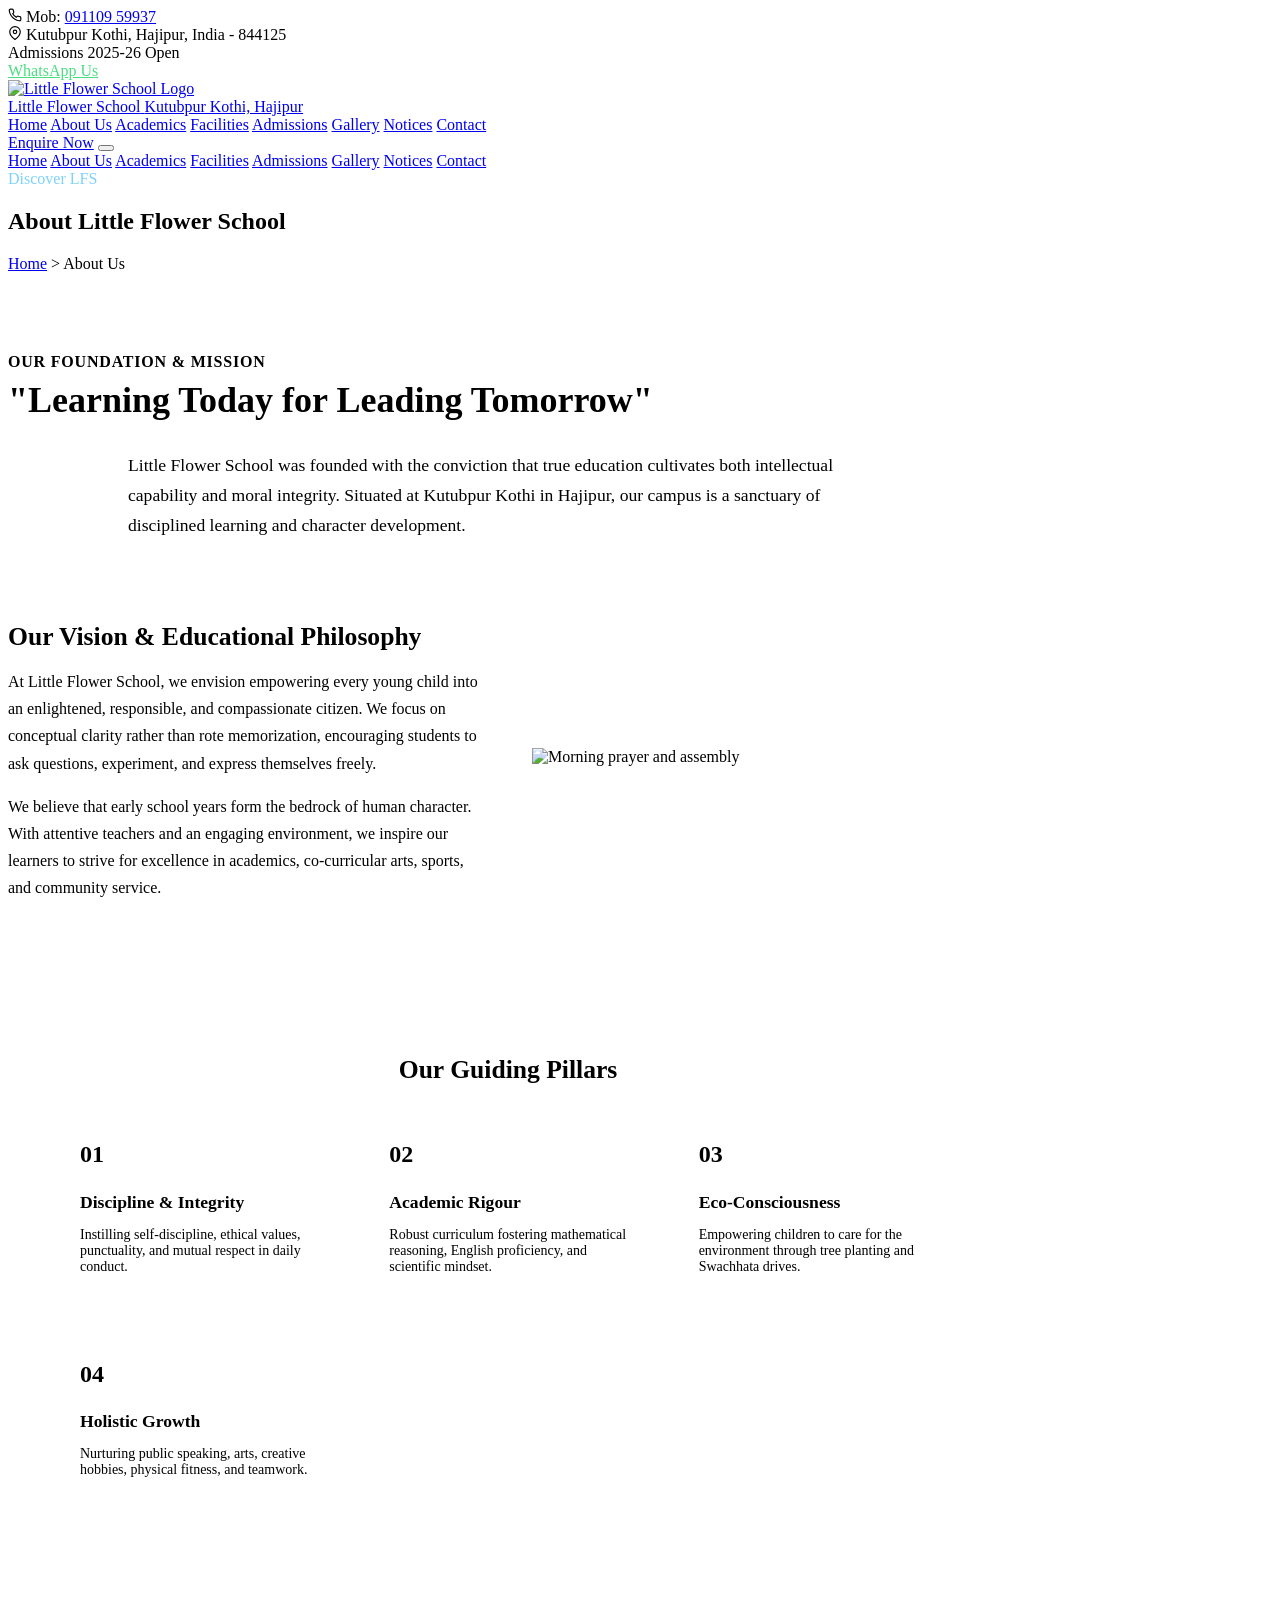
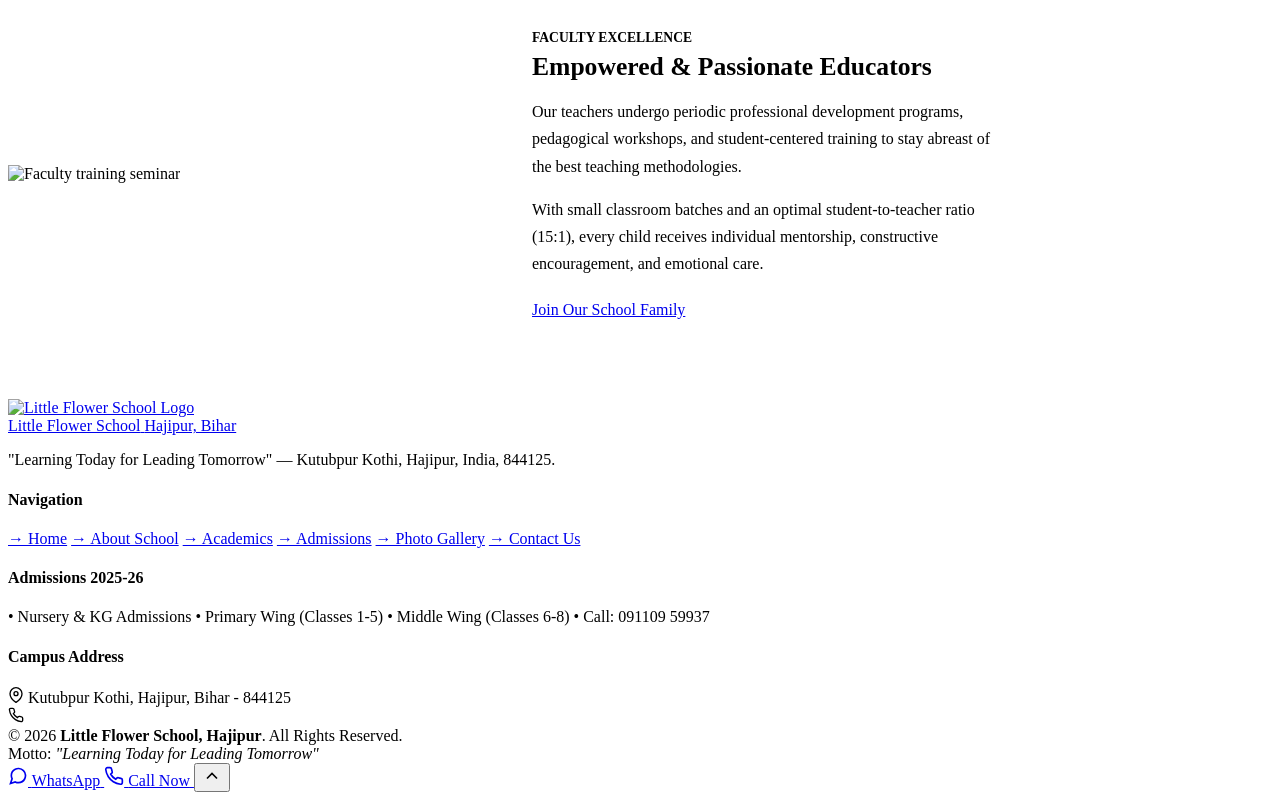
==== about.html @ 7a840699 "Add files via upload" ====
<!DOCTYPE html>
<html lang="en">
<head>
  <meta charset="UTF-8">
  <meta name="viewport" content="width=device-width, initial-scale=1.0">
  <title>About Us | Little Flower School, Hajipur</title>
  <meta name="description" content="Discover Little Flower School, Kutubpur Kothi, Hajipur. Our history, mission, leadership, core values, and educational philosophy.">
  <link rel="icon" type="image/jpeg" href="assets/images/logo.jpg">
  <link rel="stylesheet" href="css/style.css">
</head>
<body>

  <!-- Top Bar -->
  <div class="top-bar">
    <div class="container top-bar-inner">
      <div class="top-contact-group">
        <div class="top-contact-item">
          <svg viewBox="0 0 24 24" fill="none" stroke="currentColor" stroke-width="2" width="14" height="14"><path d="M22 16.92v3a2 2 0 0 1-2.18 2 19.79 19.79 0 0 1-8.63-3.07 19.5 19.5 0 0 1-6-6 19.79 19.79 0 0 1-3.07-8.67A2 2 0 0 1 4.11 2h3a2 2 0 0 1 2 1.72 12.84 12.84 0 0 0 .7 2.81 2 2 0 0 1-.45 2.11L8.09 9.91a16 16 0 0 0 6 6l1.27-1.27a2 2 0 0 1 2.11-.45 12.84 12.84 0 0 0 2.81.7A2 2 0 0 1 22 16.92z"></path></svg>
          <span>Mob: <a href="tel:09110959937">091109 59937</a></span>
        </div>
        <div class="top-contact-item">
          <svg viewBox="0 0 24 24" fill="none" stroke="currentColor" stroke-width="2" width="14" height="14"><path d="M21 10c0 7-9 13-9 13s-9-6-9-13a9 9 0 0 1 18 0z"></path><circle cx="12" cy="10" r="3"></circle></svg>
          <span>Kutubpur Kothi, Hajipur, India - 844125</span>
        </div>
      </div>
      <div class="top-quick-actions">
        <div class="top-admission-pill">
          <span class="pulse-dot"></span>
          <span>Admissions 2025-26 Open</span>
        </div>
        <a href="https://wa.me/919110959937" target="_blank" rel="noopener" class="top-contact-item" style="color: #4ade80;">
          <span>WhatsApp Us</span>
        </a>
      </div>
    </div>
  </div>

  <!-- Header -->
  <header class="site-header">
    <div class="container nav-inner">
      <a href="index.html" class="school-brand">
        <div class="school-logo-wrap">
          <img src="assets/images/logo.jpg" alt="Little Flower School Logo" class="school-logo-img">
        </div>
        <div class="school-brand-text">
          <span class="school-name">Little Flower School</span>
          <span class="school-subtext">Kutubpur Kothi, Hajipur</span>
        </div>
      </a>

      <nav class="nav-menu">
        <a href="index.html" class="nav-link">Home</a>
        <a href="about.html" class="nav-link active">About Us</a>
        <a href="academics.html" class="nav-link">Academics</a>
        <a href="index.html#facilities" class="nav-link">Facilities</a>
        <a href="admissions.html" class="nav-link">Admissions</a>
        <a href="gallery.html" class="nav-link">Gallery</a>
        <a href="index.html#notices" class="nav-link">Notices</a>
        <a href="contact.html" class="nav-link">Contact</a>
      </nav>

      <div class="nav-cta">
        <a href="admissions.html" class="btn btn-primary btn-sm">Enquire Now</a>
        <button class="mobile-menu-toggle" aria-label="Toggle navigation menu">
          <span></span><span></span><span></span>
        </button>
      </div>
    </div>
  </header>

  <!-- Mobile Drawer -->
  <div class="mobile-nav-overlay"></div>
  <aside class="mobile-nav-drawer">
    <div class="mobile-nav-links">
      <a href="index.html" class="nav-link">Home</a>
      <a href="about.html" class="nav-link active">About Us</a>
      <a href="academics.html" class="nav-link">Academics</a>
      <a href="index.html#facilities" class="nav-link">Facilities</a>
      <a href="admissions.html" class="nav-link">Admissions</a>
      <a href="gallery.html" class="nav-link">Gallery</a>
      <a href="index.html#notices" class="nav-link">Notices</a>
      <a href="contact.html" class="nav-link">Contact</a>
    </div>
  </aside>

  <!-- Page Banner -->
  <section class="page-hero-banner">
    <div class="container">
      <div class="section-badge" style="background: rgba(255,255,255,0.15); color: #7dd3fc; border-color: rgba(255,255,255,0.25);">Discover LFS</div>
      <h1 class="page-hero-title">About Little Flower School</h1>
      <div class="page-hero-crumbs">
        <a href="index.html">Home</a> &gt; <span>About Us</span>
      </div>
    </div>
  </section>

  <!-- Detailed About Content -->
  <section style="padding: 5rem 0; background: #ffffff;">
    <div class="container" style="max-width: 1000px;">
      <div class="text-center" style="margin-bottom: 3.5rem;">
        <span style="color: var(--color-accent-red); font-weight: 700; letter-spacing: 0.05em; text-transform: uppercase;">Our Foundation & Mission</span>
        <h2 style="font-family: var(--font-heading); font-size: 2.25rem; font-weight: 800; color: var(--color-primary); margin-top: 0.5rem;">
          "Learning Today for Leading Tomorrow"
        </h2>
        <p style="color: var(--color-text-muted); font-size: 1.1rem; max-width: 760px; margin: 1rem auto 0; line-height: 1.7;">
          Little Flower School was founded with the conviction that true education cultivates both intellectual capability and moral integrity. Situated at Kutubpur Kothi in Hajipur, our campus is a sanctuary of disciplined learning and character development.
        </p>
      </div>

      <div style="display: grid; grid-template-columns: 1fr 1fr; gap: 3rem; align-items: center; margin-bottom: 4rem;">
        <div>
          <h3 style="font-family: var(--font-heading); font-size: 1.6rem; font-weight: 700; color: var(--color-primary); margin-bottom: 1rem;">
            Our Vision & Educational Philosophy
          </h3>
          <p style="color: var(--color-text-muted); line-height: 1.7; margin-bottom: 1rem;">
            At Little Flower School, we envision empowering every young child into an enlightened, responsible, and compassionate citizen. We focus on conceptual clarity rather than rote memorization, encouraging students to ask questions, experiment, and express themselves freely.
          </p>
          <p style="color: var(--color-text-muted); line-height: 1.7;">
            We believe that early school years form the bedrock of human character. With attentive teachers and an engaging environment, we inspire our learners to strive for excellence in academics, co-curricular arts, sports, and community service.
          </p>
        </div>
        <div>
          <img src="assets/images/morning-assembly.jpg" alt="Morning prayer and assembly" style="border-radius: var(--radius-xl); box-shadow: var(--shadow-lg); width: 100%; height: 320px; object-fit: cover;">
        </div>
      </div>

      <!-- Values Grid -->
      <div style="background: var(--color-bg-page); padding: 3rem; border-radius: var(--radius-xl); border: 1px solid var(--color-border); margin-bottom: 4rem;">
        <h3 style="font-family: var(--font-heading); font-size: 1.6rem; font-weight: 800; color: var(--color-primary); text-align: center; margin-bottom: 2rem;">
          Our Guiding Pillars
        </h3>
        <div style="display: grid; grid-template-columns: repeat(auto-fit, minmax(220px, 1fr)); gap: 1.5rem;">
          <div style="background: #ffffff; padding: 1.5rem; border-radius: var(--radius-md); border: 1px solid var(--color-border);">
            <div style="color: var(--color-brand-blue); font-size: 1.5rem; margin-bottom: 0.5rem; font-weight: 800;">01</div>
            <h4 style="font-size: 1.1rem; font-weight: 700; color: var(--color-primary); margin-bottom: 0.35rem;">Discipline & Integrity</h4>
            <p style="font-size: 0.875rem; color: var(--color-text-muted);">Instilling self-discipline, ethical values, punctuality, and mutual respect in daily conduct.</p>
          </div>
          <div style="background: #ffffff; padding: 1.5rem; border-radius: var(--radius-md); border: 1px solid var(--color-border);">
            <div style="color: var(--color-brand-blue); font-size: 1.5rem; margin-bottom: 0.5rem; font-weight: 800;">02</div>
            <h4 style="font-size: 1.1rem; font-weight: 700; color: var(--color-primary); margin-bottom: 0.35rem;">Academic Rigour</h4>
            <p style="font-size: 0.875rem; color: var(--color-text-muted);">Robust curriculum fostering mathematical reasoning, English proficiency, and scientific mindset.</p>
          </div>
          <div style="background: #ffffff; padding: 1.5rem; border-radius: var(--radius-md); border: 1px solid var(--color-border);">
            <div style="color: var(--color-brand-blue); font-size: 1.5rem; margin-bottom: 0.5rem; font-weight: 800;">03</div>
            <h4 style="font-size: 1.1rem; font-weight: 700; color: var(--color-primary); margin-bottom: 0.35rem;">Eco-Consciousness</h4>
            <p style="font-size: 0.875rem; color: var(--color-text-muted);">Empowering children to care for the environment through tree planting and Swachhata drives.</p>
          </div>
          <div style="background: #ffffff; padding: 1.5rem; border-radius: var(--radius-md); border: 1px solid var(--color-border);">
            <div style="color: var(--color-brand-blue); font-size: 1.5rem; margin-bottom: 0.5rem; font-weight: 800;">04</div>
            <h4 style="font-size: 1.1rem; font-weight: 700; color: var(--color-primary); margin-bottom: 0.35rem;">Holistic Growth</h4>
            <p style="font-size: 0.875rem; color: var(--color-text-muted);">Nurturing public speaking, arts, creative hobbies, physical fitness, and teamwork.</p>
          </div>
        </div>
      </div>

      <!-- Faculty & Leadership Note -->
      <div style="display: grid; grid-template-columns: 1fr 1fr; gap: 3rem; align-items: center;">
        <div>
          <img src="assets/images/faculty-seminar.jpg" alt="Faculty training seminar" style="border-radius: var(--radius-xl); box-shadow: var(--shadow-lg); width: 100%; height: 320px; object-fit: cover;">
        </div>
        <div>
          <span style="color: var(--color-brand-blue); font-weight: 700; font-size: 0.85rem; text-transform: uppercase;">Faculty Excellence</span>
          <h3 style="font-family: var(--font-heading); font-size: 1.6rem; font-weight: 700; color: var(--color-primary); margin: 0.4rem 0 1rem;">
            Empowered & Passionate Educators
          </h3>
          <p style="color: var(--color-text-muted); line-height: 1.7; margin-bottom: 1rem;">
            Our teachers undergo periodic professional development programs, pedagogical workshops, and student-centered training to stay abreast of the best teaching methodologies.
          </p>
          <p style="color: var(--color-text-muted); line-height: 1.7; margin-bottom: 1.5rem;">
            With small classroom batches and an optimal student-to-teacher ratio (15:1), every child receives individual mentorship, constructive encouragement, and emotional care.
          </p>
          <a href="admissions.html" class="btn btn-primary">Join Our School Family</a>
        </div>
      </div>
    </div>
  </section>

  <!-- Footer -->
  <footer class="site-footer">
    <div class="container footer-grid">
      <div class="footer-brand">
        <a href="index.html" class="school-brand">
          <div class="school-logo-wrap">
            <img src="assets/images/logo.jpg" alt="Little Flower School Logo" class="school-logo-img">
          </div>
          <div class="school-brand-text">
            <span class="school-name">Little Flower School</span>
            <span class="school-subtext">Hajipur, Bihar</span>
          </div>
        </a>
        <p class="footer-about-text">
          "Learning Today for Leading Tomorrow" — Kutubpur Kothi, Hajipur, India, 844125.
        </p>
      </div>

      <div>
        <h4 class="footer-col-title">Navigation</h4>
        <div class="footer-links-list">
          <a href="index.html" class="footer-link">&rarr; Home</a>
          <a href="about.html" class="footer-link">&rarr; About School</a>
          <a href="academics.html" class="footer-link">&rarr; Academics</a>
          <a href="admissions.html" class="footer-link">&rarr; Admissions</a>
          <a href="gallery.html" class="footer-link">&rarr; Photo Gallery</a>
          <a href="contact.html" class="footer-link">&rarr; Contact Us</a>
        </div>
      </div>

      <div>
        <h4 class="footer-col-title">Admissions 2025-26</h4>
        <div class="footer-links-list">
          <span class="footer-link">&bull; Nursery & KG Admissions</span>
          <span class="footer-link">&bull; Primary Wing (Classes 1-5)</span>
          <span class="footer-link">&bull; Middle Wing (Classes 6-8)</span>
          <span class="footer-link">&bull; Call: 091109 59937</span>
        </div>
      </div>

      <div>
        <h4 class="footer-col-title">Campus Address</h4>
        <div class="footer-contact-list">
          <div class="footer-contact-row">
            <svg viewBox="0 0 24 24" fill="none" stroke="currentColor" stroke-width="2" width="16" height="16"><path d="M21 10c0 7-9 13-9 13s-9-6-9-13a9 9 0 0 1 18 0z"></path><circle cx="12" cy="10" r="3"></circle></svg>
            <span>Kutubpur Kothi, Hajipur, Bihar - 844125</span>
          </div>
          <div class="footer-contact-row">
            <svg viewBox="0 0 24 24" fill="none" stroke="currentColor" stroke-width="2" width="16" height="16"><path d="M22 16.92v3a2 2 0 0 1-2.18 2 19.79 19.79 0 0 1-8.63-3.07 19.5 19.5 0 0 1-6-6 19.79 19.79 0 0 1-3.07-8.67A2 2 0 0 1 4.11 2h3a2 2 0 0 1 2 1.72 12.84 12.84 0 0 0 .7 2.81 2 2 0 0 1-.45 2.11L8.09 9.91a16 16 0 0 0 6 6l1.27-1.27a2 2 0 0 1 2.11-.45 12.84 12.84 0 0 0 2.81.7A2 2 0 0 1 22 16.92z"></path></svg>
            <span><a href="tel:09110959937" style="color: #ffffff; font-weight: 700;">091109 59937</a></span>
          </div>
        </div>
      </div>
    </div>

    <div class="container footer-bottom">
      <div>&copy; 2026 <strong>Little Flower School, Hajipur</strong>. All Rights Reserved.</div>
      <div>Motto: <em>"Learning Today for Leading Tomorrow"</em></div>
    </div>
  </footer>

  <!-- Floating Action Buttons -->
  <div class="floating-actions-wrap">
    <a href="https://wa.me/919110959937" target="_blank" rel="noopener" class="fab-btn fab-whatsapp" aria-label="Chat on WhatsApp">
      <svg width="20" height="20" viewBox="0 0 24 24" fill="none" stroke="currentColor" stroke-width="2"><path d="M21 11.5a8.38 8.38 0 0 1-.9 3.8 8.5 8.5 0 0 1-7.6 4.7 8.38 8.38 0 0 1-3.8-.9L3 21l1.9-5.7a8.38 8.38 0 0 1-.9-3.8 8.5 8.5 0 0 1 4.7-7.6 8.38 8.38 0 0 1 3.8-.9h.5a8.48 8.48 0 0 1 8 8v.5z"></path></svg>
      <span>WhatsApp</span>
    </a>
    <a href="tel:09110959937" class="fab-btn fab-call" aria-label="Call School">
      <svg width="20" height="20" viewBox="0 0 24 24" fill="none" stroke="currentColor" stroke-width="2"><path d="M22 16.92v3a2 2 0 0 1-2.18 2 19.79 19.79 0 0 1-8.63-3.07 19.5 19.5 0 0 1-6-6 19.79 19.79 0 0 1-3.07-8.67A2 2 0 0 1 4.11 2h3a2 2 0 0 1 2 1.72 12.84 12.84 0 0 0 .7 2.81 2 2 0 0 1-.45 2.11L8.09 9.91a16 16 0 0 0 6 6l1.27-1.27a2 2 0 0 1 2.11-.45 12.84 12.84 0 0 0 2.81.7A2 2 0 0 1 22 16.92z"></path></svg>
      <span>Call Now</span>
    </a>
    <button class="scroll-top-btn" aria-label="Scroll to top">
      <svg width="20" height="20" viewBox="0 0 24 24" fill="none" stroke="currentColor" stroke-width="2"><polyline points="18 15 12 9 6 15"></polyline></svg>
    </button>
  </div>

  <script src="js/main.js"></script>
</body>
</html>
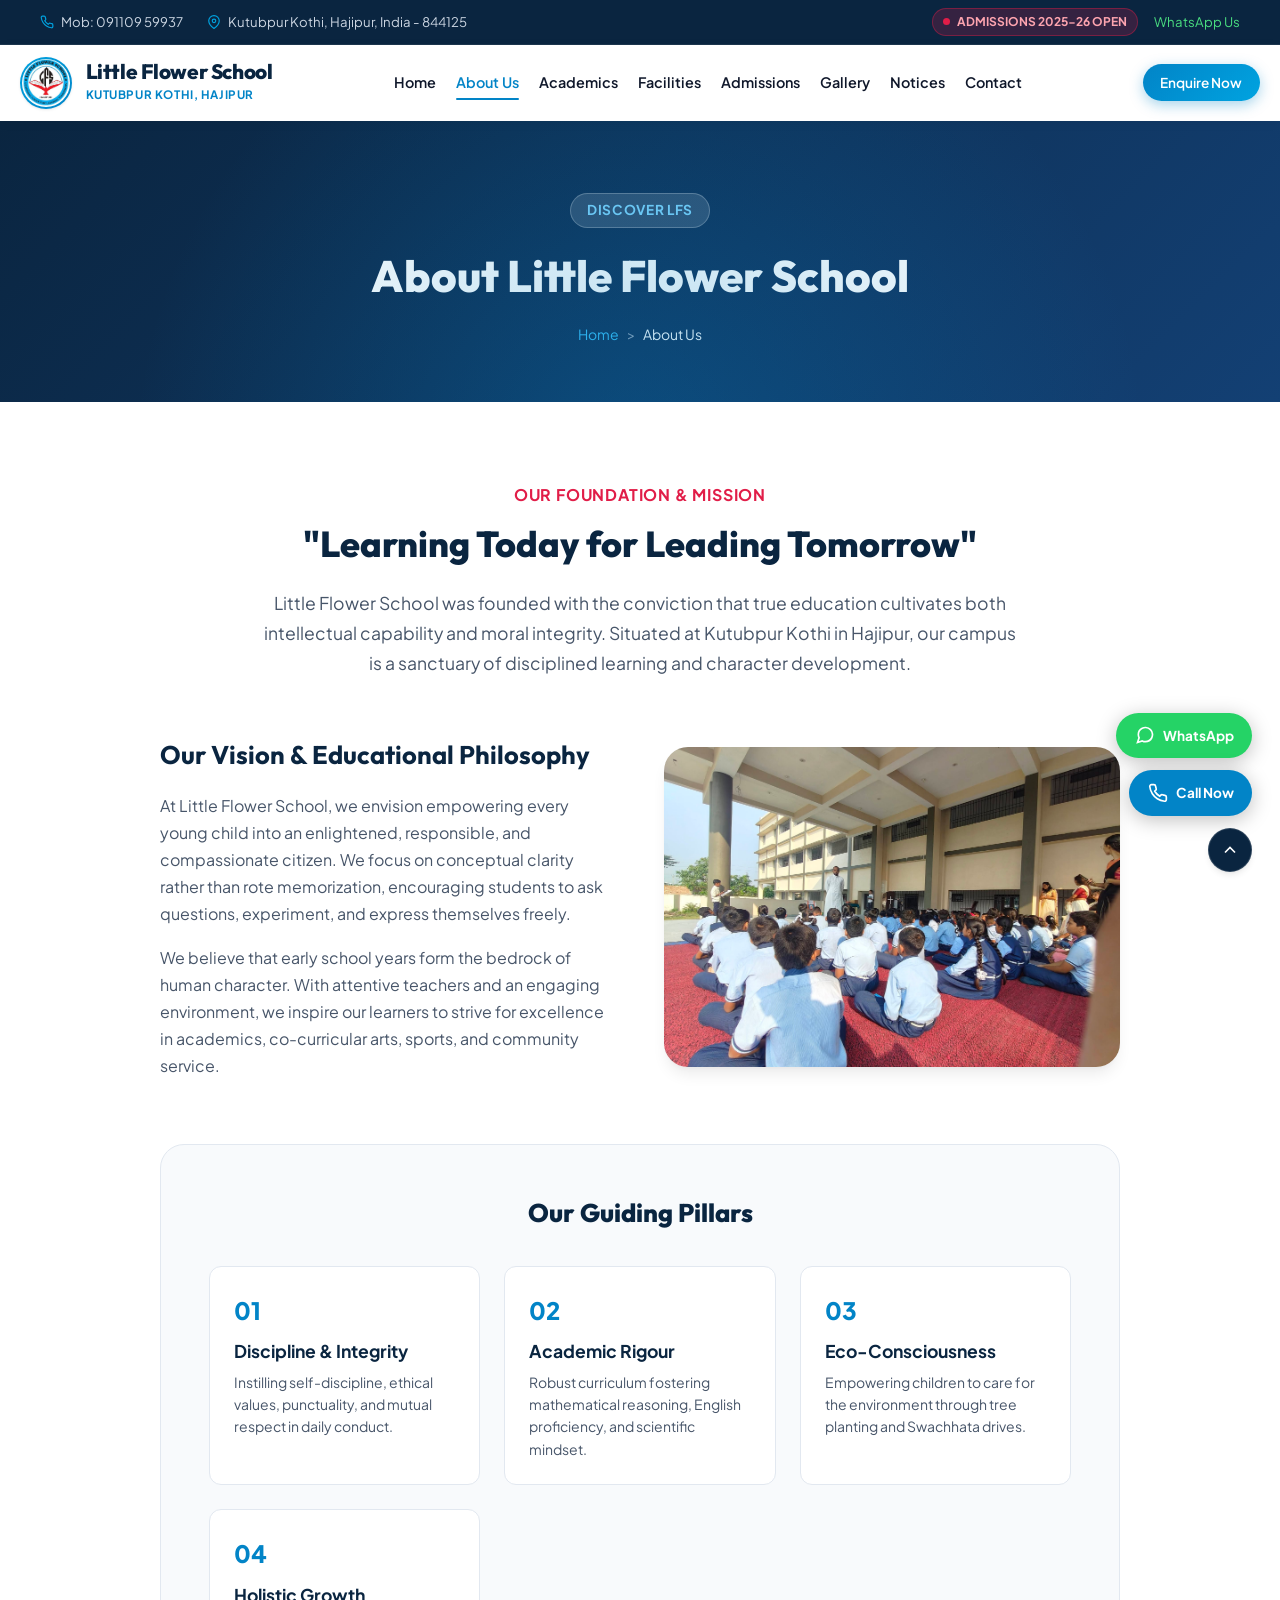
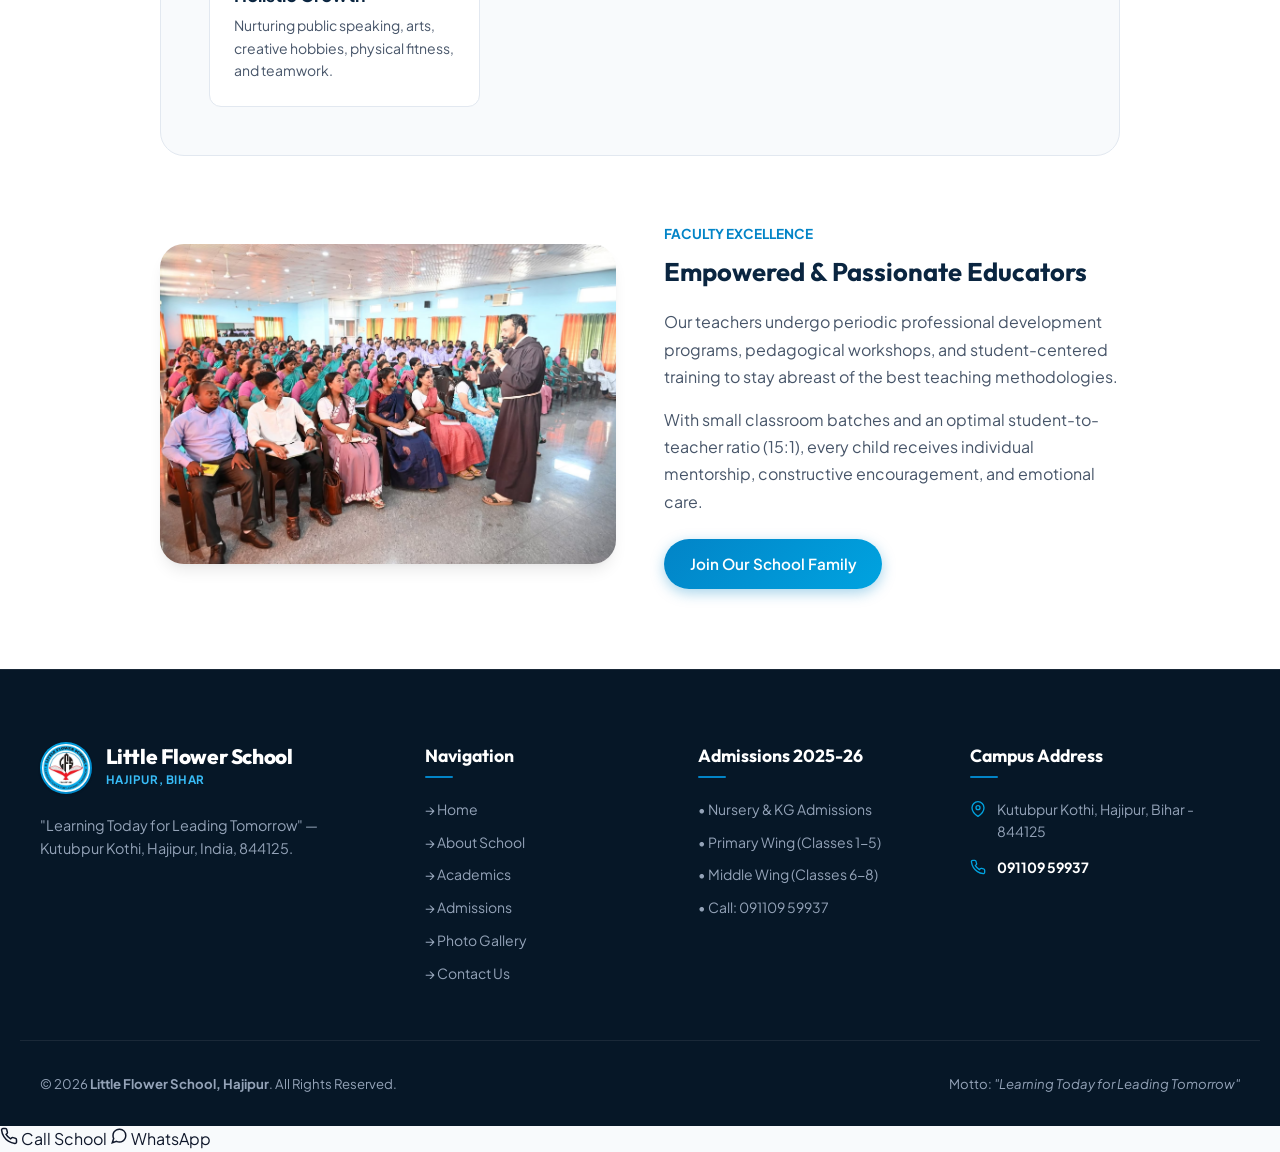
==== commit 9e46d5c3: "Update about.html" ====
--- a/about.html
+++ b/about.html
@@ -251,6 +251,18 @@
     </button>
   </div>
 
+  <!-- Mobile Docked Bottom Action Bar -->
+  <div class="mobile-bottom-bar">
+    <a href="tel:09110959937" class="mobile-bottom-btn mobile-bottom-call">
+      <svg width="18" height="18" viewBox="0 0 24 24" fill="none" stroke="currentColor" stroke-width="2"><path d="M22 16.92v3a2 2 0 0 1-2.18 2 19.79 19.79 0 0 1-8.63-3.07 19.5 19.5 0 0 1-6-6 19.79 19.79 0 0 1-3.07-8.67A2 2 0 0 1 4.11 2h3a2 2 0 0 1 2 1.72 12.84 12.84 0 0 0 .7 2.81 2 2 0 0 1-.45 2.11L8.09 9.91a16 16 0 0 0 6 6l1.27-1.27a2 2 0 0 1 2.11-.45 12.84 12.84 0 0 0 2.81.7A2 2 0 0 1 22 16.92z"></path></svg>
+      <span>Call School</span>
+    </a>
+    <a href="https://wa.me/919110959937" target="_blank" rel="noopener" class="mobile-bottom-btn mobile-bottom-whatsapp">
+      <svg width="18" height="18" viewBox="0 0 24 24" fill="none" stroke="currentColor" stroke-width="2"><path d="M21 11.5a8.38 8.38 0 0 1-.9 3.8 8.5 8.5 0 0 1-7.6 4.7 8.38 8.38 0 0 1-3.8-.9L3 21l1.9-5.7a8.38 8.38 0 0 1-.9-3.8 8.5 8.5 0 0 1 4.7-7.6 8.38 8.38 0 0 1 3.8-.9h.5a8.48 8.48 0 0 1 8 8v.5z"></path></svg>
+      <span>WhatsApp</span>
+    </a>
+  </div>
+
   <script src="js/main.js"></script>
 </body>
 </html>
--- a/css/style.css
+++ b/css/style.css
@@ -0,0 +1,1993 @@
+/* ==========================================================================
+   LITTLE FLOWER SCHOOL - OFFICIAL WEBSITE STYLESHEET
+   Motto: "Learning Today for Leading Tomorrow"
+   Address: Kutubpur Kothi, Hajipur, Bihar - 844125
+   Phone: +91 91109 59937
+   ========================================================================== */
+
+@import url('https://fonts.googleapis.com/css2?family=Outfit:wght@400;500;600;700;800&family=Plus+Jakarta+Sans:wght@400;500;600;700&display=swap');
+
+:root {
+  /* Brand Color Palette */
+  --color-primary: #0a2540;        /* Deep Navy */
+  --color-primary-light: #163e69;  /* Rich Navy Light */
+  --color-brand-blue: #0284c7;     /* Sky/School Blue (from logo) */
+  --color-brand-blue-hover: #0369a1;
+  --color-brand-cyan: #00a3e0;     /* Logo cyan */
+  --color-accent-red: #e11d48;     /* Motto & emblem crimson */
+  --color-accent-amber: #f59e0b;   /* Warm gold for alerts & stars */
+  --color-accent-green: #10b981;   /* WhatsApp & success green */
+
+  /* Neutral Shades */
+  --color-bg-page: #f8fafc;
+  --color-bg-card: #ffffff;
+  --color-bg-surface: #f1f5f9;
+  --color-text-main: #0f172a;      /* Slate 900 */
+  --color-text-muted: #475569;     /* Slate 600 */
+  --color-text-subtle: #64748b;    /* Slate 500 */
+  --color-text-light: #94a3b8;
+  --color-border: #e2e8f0;
+  --color-border-light: #f1f5f9;
+
+  /* Typography */
+  --font-heading: 'Outfit', -apple-system, BlinkMacSystemFont, 'Segoe UI', Roboto, sans-serif;
+  --font-body: 'Plus Jakarta Sans', -apple-system, BlinkMacSystemFont, 'Segoe UI', Roboto, sans-serif;
+
+  /* Shadows */
+  --shadow-xs: 0 1px 2px 0 rgba(0, 0, 0, 0.05);
+  --shadow-sm: 0 1px 3px 0 rgba(0, 0, 0, 0.08), 0 1px 2px -1px rgba(0, 0, 0, 0.06);
+  --shadow-md: 0 4px 6px -1px rgba(0, 0, 0, 0.08), 0 2px 4px -2px rgba(0, 0, 0, 0.06);
+  --shadow-lg: 0 10px 15px -3px rgba(0, 0, 0, 0.08), 0 4px 6px -4px rgba(0, 0, 0, 0.05);
+  --shadow-xl: 0 20px 25px -5px rgba(0, 0, 0, 0.1), 0 8px 10px -6px rgba(0, 0, 0, 0.04);
+  --shadow-glow: 0 0 25px rgba(2, 132, 199, 0.25);
+
+  /* Spacing & Layout */
+  --container-max: 1240px;
+  --radius-sm: 6px;
+  --radius-md: 12px;
+  --radius-lg: 18px;
+  --radius-xl: 24px;
+  --radius-full: 9999px;
+
+  /* Transitions */
+  --transition-fast: 150ms ease;
+  --transition-base: 250ms ease;
+  --transition-slow: 400ms cubic-bezier(0.16, 1, 0.3, 1);
+}
+
+/* Base Reset */
+*, *::before, *::after {
+  box-sizing: border-box;
+  margin: 0;
+  padding: 0;
+}
+
+html {
+  scroll-behavior: smooth;
+  font-size: 16px;
+  -webkit-font-smoothing: antialiased;
+  -moz-osx-font-smoothing: grayscale;
+}
+
+body {
+  font-family: var(--font-body);
+  background-color: var(--color-bg-page);
+  color: var(--color-text-main);
+  line-height: 1.6;
+  overflow-x: hidden;
+}
+
+img {
+  max-width: 100%;
+  height: auto;
+  display: block;
+}
+
+a {
+  color: inherit;
+  text-decoration: none;
+  transition: color var(--transition-fast);
+}
+
+button, input, select, textarea {
+  font-family: inherit;
+  font-size: inherit;
+  border: none;
+  outline: none;
+}
+
+button {
+  cursor: pointer;
+  background: none;
+}
+
+ul, ol {
+  list-style: none;
+}
+
+/* Container */
+.container {
+  width: 100%;
+  max-width: var(--container-max);
+  margin-left: auto;
+  margin-right: auto;
+  padding-left: 1.25rem;
+  padding-right: 1.25rem;
+}
+
+/* Utilities */
+.text-center { text-align: center; }
+.text-left { text-align: left; }
+.text-right { text-align: right; }
+.d-flex { display: flex; }
+.align-center { align-items: center; }
+.justify-between { justify-content: space-between; }
+.justify-center { justify-content: center; }
+.gap-1 { gap: 0.5rem; }
+.gap-2 { gap: 1rem; }
+.gap-3 { gap: 1.5rem; }
+
+/* Section Header Component */
+.section-header {
+  text-align: center;
+  max-width: 720px;
+  margin: 0 auto 3.5rem;
+}
+
+.section-badge {
+  display: inline-flex;
+  align-items: center;
+  gap: 0.5rem;
+  padding: 0.35rem 1rem;
+  background: rgba(2, 132, 199, 0.1);
+  color: var(--color-brand-blue);
+  border: 1px solid rgba(2, 132, 199, 0.2);
+  border-radius: var(--radius-full);
+  font-size: 0.85rem;
+  font-weight: 700;
+  text-transform: uppercase;
+  letter-spacing: 0.05em;
+  margin-bottom: 0.85rem;
+}
+
+.section-title {
+  font-family: var(--font-heading);
+  font-size: 2.25rem;
+  font-weight: 800;
+  color: var(--color-primary);
+  line-height: 1.25;
+  margin-bottom: 1rem;
+  letter-spacing: -0.02em;
+}
+
+.section-subtitle {
+  font-size: 1.1rem;
+  color: var(--color-text-muted);
+  line-height: 1.6;
+}
+
+/* Buttons */
+.btn {
+  display: inline-flex;
+  align-items: center;
+  justify-content: center;
+  gap: 0.6rem;
+  padding: 0.8rem 1.6rem;
+  border-radius: var(--radius-full);
+  font-weight: 600;
+  font-size: 0.95rem;
+  transition: all var(--transition-base);
+  text-decoration: none;
+  white-space: nowrap;
+}
+
+.btn-primary {
+  background: linear-gradient(135deg, var(--color-brand-blue), var(--color-brand-cyan));
+  color: #ffffff;
+  box-shadow: 0 4px 14px rgba(2, 132, 199, 0.35);
+}
+
+.btn-primary:hover {
+  background: linear-gradient(135deg, var(--color-brand-blue-hover), var(--color-brand-blue));
+  transform: translateY(-2px);
+  box-shadow: 0 6px 20px rgba(2, 132, 199, 0.45);
+  color: #ffffff;
+}
+
+.btn-secondary {
+  background: #ffffff;
+  color: var(--color-primary);
+  border: 1.5px solid var(--color-border);
+}
+
+.btn-secondary:hover {
+  background: var(--color-bg-surface);
+  border-color: var(--color-brand-blue);
+  color: var(--color-brand-blue);
+  transform: translateY(-2px);
+}
+
+.btn-outline-white {
+  background: transparent;
+  color: #ffffff;
+  border: 1.5px solid rgba(255, 255, 255, 0.5);
+}
+
+.btn-outline-white:hover {
+  background: #ffffff;
+  color: var(--color-primary);
+  border-color: #ffffff;
+  transform: translateY(-2px);
+}
+
+.btn-accent {
+  background: linear-gradient(135deg, #e11d48, #be123c);
+  color: #ffffff;
+  box-shadow: 0 4px 14px rgba(225, 29, 72, 0.35);
+}
+
+.btn-accent:hover {
+  transform: translateY(-2px);
+  box-shadow: 0 6px 20px rgba(225, 29, 72, 0.45);
+}
+
+.btn-whatsapp {
+  background: #25d366;
+  color: #ffffff;
+  box-shadow: 0 4px 14px rgba(37, 211, 102, 0.35);
+}
+
+.btn-whatsapp:hover {
+  background: #20bd5a;
+  transform: translateY(-2px);
+  color: #ffffff;
+}
+
+.btn-sm {
+  padding: 0.5rem 1.1rem;
+  font-size: 0.85rem;
+}
+
+.btn-lg {
+  padding: 0.95rem 2rem;
+  font-size: 1.05rem;
+}
+
+/* ==========================================================================
+   TOP BAR (Contact & Notice Info)
+   ========================================================================== */
+.top-bar {
+  background: var(--color-primary);
+  color: #e2e8f0;
+  font-size: 0.825rem;
+  padding: 0.5rem 0;
+  border-bottom: 1px solid rgba(255, 255, 255, 0.08);
+}
+
+.top-bar-inner {
+  display: flex;
+  align-items: center;
+  justify-content: space-between;
+  flex-wrap: wrap;
+  gap: 0.75rem;
+}
+
+.top-contact-group {
+  display: flex;
+  align-items: center;
+  gap: 1.5rem;
+  flex-wrap: wrap;
+}
+
+.top-contact-item {
+  display: inline-flex;
+  align-items: center;
+  gap: 0.45rem;
+  color: #cbd5e1;
+}
+
+.top-contact-item a:hover {
+  color: #ffffff;
+  text-decoration: underline;
+}
+
+.top-contact-item svg {
+  color: var(--color-brand-cyan);
+  width: 14px;
+  height: 14px;
+}
+
+.top-quick-actions {
+  display: flex;
+  align-items: center;
+  gap: 1rem;
+}
+
+.top-admission-pill {
+  display: inline-flex;
+  align-items: center;
+  gap: 0.4rem;
+  background: rgba(225, 29, 72, 0.2);
+  color: #fda4af;
+  border: 1px solid rgba(225, 29, 72, 0.4);
+  padding: 0.2rem 0.65rem;
+  border-radius: var(--radius-full);
+  font-size: 0.75rem;
+  font-weight: 700;
+  text-transform: uppercase;
+}
+
+.pulse-dot {
+  width: 7px;
+  height: 7px;
+  background: #e11d48;
+  border-radius: 50%;
+  animation: pulse 1.8s infinite;
+}
+
+@keyframes pulse {
+  0% { transform: scale(0.95); box-shadow: 0 0 0 0 rgba(225, 29, 72, 0.7); }
+  70% { transform: scale(1.1); box-shadow: 0 0 0 6px rgba(225, 29, 72, 0); }
+  100% { transform: scale(0.95); box-shadow: 0 0 0 0 rgba(225, 29, 72, 0); }
+}
+
+/* ==========================================================================
+   NAVIGATION BAR
+   ========================================================================== */
+.site-header {
+  position: sticky;
+  top: 0;
+  z-index: 1000;
+  background: rgba(255, 255, 255, 0.98);
+  backdrop-filter: blur(12px);
+  -webkit-backdrop-filter: blur(12px);
+  box-shadow: 0 2px 10px rgba(0, 0, 0, 0.06);
+  transition: all var(--transition-base);
+}
+
+.nav-inner {
+  display: flex;
+  align-items: center;
+  justify-content: space-between;
+  padding: 0.75rem 0;
+  gap: 1.5rem;
+}
+
+.school-brand {
+  display: flex;
+  align-items: center;
+  gap: 0.85rem;
+  text-decoration: none;
+  flex-shrink: 0;
+}
+
+.school-logo-wrap {
+  position: relative;
+  width: 52px;
+  height: 52px;
+  border-radius: 50%;
+  padding: 2px;
+  background: linear-gradient(135deg, var(--color-brand-cyan), var(--color-brand-blue));
+  box-shadow: var(--shadow-sm);
+  flex-shrink: 0;
+}
+
+.school-logo-img {
+  width: 100%;
+  height: 100%;
+  object-fit: cover;
+  border-radius: 50%;
+  background: #ffffff;
+}
+
+.school-brand-text {
+  display: flex;
+  flex-direction: column;
+}
+
+.school-name {
+  font-family: var(--font-heading);
+  font-size: 1.3rem;
+  font-weight: 800;
+  color: var(--color-primary);
+  line-height: 1.15;
+  letter-spacing: -0.02em;
+  white-space: nowrap;
+}
+
+.school-subtext {
+  font-size: 0.725rem;
+  color: var(--color-brand-blue);
+  font-weight: 700;
+  letter-spacing: 0.05em;
+  text-transform: uppercase;
+  margin-top: 2px;
+  white-space: nowrap;
+}
+
+.nav-menu {
+  display: flex;
+  align-items: center;
+  gap: 1.25rem;
+  flex-wrap: nowrap;
+}
+
+.nav-link {
+  font-size: 0.9rem;
+  font-weight: 600;
+  color: var(--color-text-main);
+  padding: 0.4rem 0;
+  position: relative;
+  transition: color var(--transition-fast);
+  white-space: nowrap;
+}
+
+.nav-link:hover, .nav-link.active {
+  color: var(--color-brand-blue);
+}
+
+.nav-link::after {
+  content: '';
+  position: absolute;
+  bottom: 0;
+  left: 0;
+  width: 0%;
+  height: 2px;
+  background: var(--color-brand-blue);
+  transition: width var(--transition-base);
+  border-radius: 2px;
+}
+
+.nav-link:hover::after, .nav-link.active::after {
+  width: 100%;
+}
+
+.nav-cta {
+  display: flex;
+  align-items: center;
+  gap: 0.75rem;
+}
+
+/* Mobile Toggle */
+.mobile-menu-toggle {
+  display: none;
+  flex-direction: column;
+  justify-content: space-between;
+  width: 28px;
+  height: 20px;
+  background: transparent;
+  cursor: pointer;
+  z-index: 1010;
+}
+
+.mobile-menu-toggle span {
+  display: block;
+  height: 2.5px;
+  width: 100%;
+  background-color: var(--color-primary);
+  border-radius: 2px;
+  transition: all var(--transition-base);
+}
+
+.mobile-menu-toggle.active span:nth-child(1) {
+  transform: translateY(8.5px) rotate(45deg);
+}
+
+.mobile-menu-toggle.active span:nth-child(2) {
+  opacity: 0;
+}
+
+.mobile-menu-toggle.active span:nth-child(3) {
+  transform: translateY(-8.5px) rotate(-45deg);
+}
+
+/* Mobile Drawer */
+.mobile-nav-drawer {
+  position: fixed;
+  top: 0;
+  right: -100%;
+  width: 85%;
+  max-width: 360px;
+  height: 100vh;
+  background: #ffffff;
+  z-index: 1005;
+  box-shadow: -5px 0 25px rgba(0, 0, 0, 0.15);
+  display: flex;
+  flex-direction: column;
+  padding: 5.5rem 1.5rem 2rem;
+  transition: right var(--transition-slow);
+  overflow-y: auto;
+}
+
+.mobile-nav-drawer.active {
+  right: 0;
+}
+
+.mobile-nav-overlay {
+  position: fixed;
+  top: 0;
+  left: 0;
+  width: 100%;
+  height: 100vh;
+  background: rgba(15, 23, 42, 0.6);
+  backdrop-filter: blur(4px);
+  z-index: 1002;
+  opacity: 0;
+  pointer-events: none;
+  transition: opacity var(--transition-base);
+}
+
+.mobile-nav-overlay.active {
+  opacity: 1;
+  pointer-events: auto;
+}
+
+.mobile-nav-links {
+  display: flex;
+  flex-direction: column;
+  gap: 0.85rem;
+  margin-bottom: 2rem;
+}
+
+.mobile-nav-links .nav-link {
+  font-size: 1.1rem;
+  padding: 0.6rem 0;
+  border-bottom: 1px solid var(--color-border-light);
+}
+
+/* ==========================================================================
+   NOTICE TICKER
+   ========================================================================== */
+.notice-ticker-bar {
+  background: linear-gradient(90deg, #0b2545, #134074);
+  color: #ffffff;
+  padding: 0.6rem 0;
+  overflow: hidden;
+  position: relative;
+  font-size: 0.875rem;
+}
+
+.ticker-wrap {
+  display: flex;
+  align-items: center;
+  gap: 1rem;
+}
+
+.ticker-label {
+  display: inline-flex;
+  align-items: center;
+  gap: 0.4rem;
+  background: var(--color-accent-red);
+  color: #ffffff;
+  padding: 0.25rem 0.75rem;
+  border-radius: var(--radius-full);
+  font-weight: 700;
+  font-size: 0.75rem;
+  letter-spacing: 0.05em;
+  text-transform: uppercase;
+  flex-shrink: 0;
+  box-shadow: 0 2px 8px rgba(225, 29, 72, 0.4);
+}
+
+.ticker-content {
+  white-space: nowrap;
+  overflow: hidden;
+  position: relative;
+  flex-grow: 1;
+}
+
+.ticker-scroll {
+  display: inline-block;
+  white-space: nowrap;
+  padding-left: 100%;
+  animation: marquee 30s linear infinite;
+}
+
+.ticker-scroll:hover {
+  animation-play-state: paused;
+}
+
+.ticker-item {
+  display: inline-flex;
+  align-items: center;
+  gap: 0.5rem;
+  margin-right: 2.5rem;
+  color: #e2e8f0;
+}
+
+.ticker-item a {
+  color: #7dd3fc;
+  text-decoration: underline;
+}
+
+@keyframes marquee {
+  0% { transform: translate3d(0, 0, 0); }
+  100% { transform: translate3d(-100%, 0, 0); }
+}
+
+/* ==========================================================================
+   HERO SECTION
+   ========================================================================== */
+.hero-section {
+  position: relative;
+  padding: 4.5rem 0 5.5rem;
+  background: radial-gradient(circle at 10% 20%, rgba(224, 242, 254, 0.8) 0%, rgba(248, 250, 252, 1) 70%);
+  overflow: hidden;
+}
+
+.hero-grid {
+  display: grid;
+  grid-template-columns: 1.15fr 0.85fr;
+  align-items: center;
+  gap: 3.5rem;
+}
+
+.hero-content {
+  position: relative;
+  z-index: 2;
+}
+
+.hero-pill {
+  display: inline-flex;
+  align-items: center;
+  gap: 0.5rem;
+  background: #ffffff;
+  border: 1px solid #bae6fd;
+  padding: 0.4rem 1.1rem;
+  border-radius: var(--radius-full);
+  box-shadow: var(--shadow-sm);
+  margin-bottom: 1.5rem;
+}
+
+.hero-pill-badge {
+  background: var(--color-brand-blue);
+  color: #ffffff;
+  padding: 0.15rem 0.6rem;
+  border-radius: var(--radius-full);
+  font-size: 0.725rem;
+  font-weight: 700;
+  text-transform: uppercase;
+}
+
+.hero-pill-text {
+  font-size: 0.85rem;
+  font-weight: 600;
+  color: var(--color-primary);
+}
+
+.hero-title {
+  font-family: var(--font-heading);
+  font-size: 3.25rem;
+  font-weight: 800;
+  color: var(--color-primary);
+  line-height: 1.12;
+  letter-spacing: -0.03em;
+  margin-bottom: 1.25rem;
+}
+
+.hero-title-highlight {
+  background: linear-gradient(135deg, var(--color-brand-blue), #0284c7 40%, var(--color-brand-cyan));
+  -webkit-background-clip: text;
+  -webkit-text-fill-color: transparent;
+}
+
+.hero-motto-tag {
+  display: inline-block;
+  font-size: 1.1rem;
+  font-weight: 700;
+  color: var(--color-accent-red);
+  letter-spacing: 0.04em;
+  text-transform: uppercase;
+  margin-bottom: 0.85rem;
+}
+
+.hero-desc {
+  font-size: 1.15rem;
+  color: var(--color-text-muted);
+  line-height: 1.65;
+  margin-bottom: 2rem;
+  max-width: 580px;
+}
+
+.hero-actions {
+  display: flex;
+  align-items: center;
+  gap: 1rem;
+  flex-wrap: wrap;
+  margin-bottom: 2.5rem;
+}
+
+.hero-badges-strip {
+  display: flex;
+  align-items: center;
+  gap: 1.5rem;
+  padding-top: 1.5rem;
+  border-top: 1px solid var(--color-border);
+  flex-wrap: wrap;
+}
+
+.hero-feature-item {
+  display: flex;
+  align-items: center;
+  gap: 0.5rem;
+  font-size: 0.875rem;
+  font-weight: 600;
+  color: var(--color-text-main);
+}
+
+.hero-feature-icon {
+  width: 22px;
+  height: 22px;
+  color: var(--color-brand-blue);
+  flex-shrink: 0;
+}
+
+/* Hero Media Showcase */
+.hero-media-wrap {
+  position: relative;
+  z-index: 2;
+}
+
+.hero-main-card {
+  position: relative;
+  border-radius: var(--radius-xl);
+  overflow: hidden;
+  box-shadow: 0 25px 45px -10px rgba(10, 37, 64, 0.2);
+  border: 4px solid #ffffff;
+  background: #ffffff;
+}
+
+.hero-main-img {
+  width: 100%;
+  height: 440px;
+  object-fit: cover;
+  transition: transform var(--transition-slow);
+}
+
+.hero-main-card:hover .hero-main-img {
+  transform: scale(1.03);
+}
+
+.hero-floating-badge {
+  position: absolute;
+  bottom: 1.25rem;
+  left: 1.25rem;
+  right: 1.25rem;
+  background: rgba(255, 255, 255, 0.95);
+  backdrop-filter: blur(10px);
+  padding: 1rem 1.25rem;
+  border-radius: var(--radius-md);
+  box-shadow: var(--shadow-lg);
+  border: 1px solid rgba(255, 255, 255, 0.8);
+  display: flex;
+  align-items: center;
+  justify-content: space-between;
+}
+
+.badge-text-title {
+  font-weight: 700;
+  font-size: 0.95rem;
+  color: var(--color-primary);
+}
+
+.badge-text-sub {
+  font-size: 0.8rem;
+  color: var(--color-text-subtle);
+}
+
+.hero-stat-badge-top {
+  position: absolute;
+  top: -1.2rem;
+  right: -1rem;
+  background: #ffffff;
+  padding: 0.85rem 1.25rem;
+  border-radius: var(--radius-lg);
+  box-shadow: 0 10px 25px rgba(0, 0, 0, 0.12);
+  border: 1px solid #e2e8f0;
+  display: flex;
+  align-items: center;
+  gap: 0.75rem;
+  z-index: 3;
+}
+
+.stat-icon-circle {
+  width: 42px;
+  height: 42px;
+  border-radius: 50%;
+  background: #e0f2fe;
+  color: var(--color-brand-blue);
+  display: flex;
+  align-items: center;
+  justify-content: center;
+  font-weight: 800;
+}
+
+.stat-number {
+  font-family: var(--font-heading);
+  font-size: 1.25rem;
+  font-weight: 800;
+  color: var(--color-primary);
+  line-height: 1;
+}
+
+.stat-label {
+  font-size: 0.75rem;
+  color: var(--color-text-subtle);
+  font-weight: 600;
+}
+
+/* ==========================================================================
+   HIGHLIGHTS / KEY STATS STRIP
+   ========================================================================== */
+.stats-section {
+  position: relative;
+  margin-top: -2.5rem;
+  z-index: 10;
+  margin-bottom: 4rem;
+}
+
+.stats-card-grid {
+  display: grid;
+  grid-template-columns: repeat(4, 1fr);
+  background: #ffffff;
+  border-radius: var(--radius-xl);
+  box-shadow: var(--shadow-xl);
+  border: 1px solid var(--color-border);
+  overflow: hidden;
+}
+
+.stat-box {
+  padding: 2rem 1.5rem;
+  text-align: center;
+  border-right: 1px solid var(--color-border-light);
+  transition: transform var(--transition-base), background-color var(--transition-fast);
+}
+
+.stat-box:last-child {
+  border-right: none;
+}
+
+.stat-box:hover {
+  background: #f8fafc;
+}
+
+.stat-box-icon {
+  width: 48px;
+  height: 48px;
+  margin: 0 auto 0.75rem;
+  background: #f0f9ff;
+  color: var(--color-brand-blue);
+  border-radius: 50%;
+  display: flex;
+  align-items: center;
+  justify-content: center;
+}
+
+.stat-big-num {
+  font-family: var(--font-heading);
+  font-size: 2.2rem;
+  font-weight: 800;
+  color: var(--color-primary);
+  line-height: 1.1;
+  margin-bottom: 0.25rem;
+}
+
+.stat-big-title {
+  font-size: 0.95rem;
+  font-weight: 700;
+  color: var(--color-text-main);
+  margin-bottom: 0.25rem;
+}
+
+.stat-box-desc {
+  font-size: 0.8rem;
+  color: var(--color-text-subtle);
+}
+
+/* ==========================================================================
+   ABOUT SECTION
+   ========================================================================== */
+.about-section {
+  padding: 5rem 0;
+  background: #ffffff;
+}
+
+.about-grid {
+  display: grid;
+  grid-template-columns: 1fr 1fr;
+  align-items: center;
+  gap: 4rem;
+}
+
+.about-images-cluster {
+  position: relative;
+}
+
+.about-img-primary {
+  width: 90%;
+  height: 400px;
+  object-fit: cover;
+  border-radius: var(--radius-xl);
+  box-shadow: var(--shadow-lg);
+  border: 3px solid #ffffff;
+}
+
+.about-img-secondary {
+  position: absolute;
+  bottom: -2rem;
+  right: 0;
+  width: 55%;
+  height: 250px;
+  object-fit: cover;
+  border-radius: var(--radius-lg);
+  box-shadow: var(--shadow-xl);
+  border: 4px solid #ffffff;
+}
+
+.about-badge-established {
+  position: absolute;
+  top: 1.5rem;
+  left: -1rem;
+  background: var(--color-primary);
+  color: #ffffff;
+  padding: 0.75rem 1.25rem;
+  border-radius: var(--radius-md);
+  box-shadow: var(--shadow-md);
+  text-align: center;
+}
+
+.about-badge-num {
+  font-family: var(--font-heading);
+  font-size: 1.5rem;
+  font-weight: 800;
+  color: var(--color-brand-cyan);
+  line-height: 1;
+}
+
+.about-badge-lbl {
+  font-size: 0.75rem;
+  font-weight: 600;
+  text-transform: uppercase;
+}
+
+.about-content h3 {
+  font-family: var(--font-heading);
+  font-size: 2.2rem;
+  font-weight: 800;
+  color: var(--color-primary);
+  line-height: 1.25;
+  margin-bottom: 1.25rem;
+}
+
+.about-lead {
+  font-size: 1.15rem;
+  font-weight: 600;
+  color: var(--color-brand-blue);
+  margin-bottom: 1rem;
+  line-height: 1.5;
+}
+
+.about-text {
+  color: var(--color-text-muted);
+  line-height: 1.7;
+  margin-bottom: 1.5rem;
+}
+
+.about-pillars-grid {
+  display: grid;
+  grid-template-columns: 1fr 1fr;
+  gap: 1.25rem;
+  margin: 1.85rem 0 2rem;
+}
+
+.pillar-item {
+  display: flex;
+  align-items: flex-start;
+  gap: 0.75rem;
+  background: var(--color-bg-page);
+  padding: 1rem;
+  border-radius: var(--radius-md);
+  border: 1px solid var(--color-border);
+}
+
+.pillar-icon {
+  width: 28px;
+  height: 28px;
+  color: var(--color-brand-blue);
+  flex-shrink: 0;
+  margin-top: 2px;
+}
+
+.pillar-title {
+  font-weight: 700;
+  font-size: 0.95rem;
+  color: var(--color-primary);
+  margin-bottom: 0.2rem;
+}
+
+.pillar-desc {
+  font-size: 0.8rem;
+  color: var(--color-text-subtle);
+  line-height: 1.4;
+}
+
+/* ==========================================================================
+   ACADEMIC WINGS & PROGRAMS
+   ========================================================================== */
+.academics-section {
+  padding: 5.5rem 0;
+  background: var(--color-bg-page);
+}
+
+.wings-grid {
+  display: grid;
+  grid-template-columns: repeat(3, 1fr);
+  gap: 2rem;
+}
+
+.wing-card {
+  background: #ffffff;
+  border-radius: var(--radius-xl);
+  overflow: hidden;
+  box-shadow: var(--shadow-sm);
+  border: 1px solid var(--color-border);
+  transition: all var(--transition-base);
+  display: flex;
+  flex-direction: column;
+}
+
+.wing-card:hover {
+  transform: translateY(-6px);
+  box-shadow: var(--shadow-xl);
+  border-color: #bae6fd;
+}
+
+.wing-header {
+  padding: 2rem 1.75rem 1.5rem;
+  position: relative;
+  border-bottom: 1px solid var(--color-border-light);
+}
+
+.wing-tag {
+  display: inline-block;
+  padding: 0.25rem 0.75rem;
+  border-radius: var(--radius-full);
+  font-size: 0.75rem;
+  font-weight: 700;
+  text-transform: uppercase;
+  margin-bottom: 0.75rem;
+}
+
+.wing-tag.pre-primary { background: #fee2e2; color: #b91c1c; }
+.wing-tag.primary { background: #e0f2fe; color: #0369a1; }
+.wing-tag.middle { background: #dcfce7; color: #15803d; }
+
+.wing-title {
+  font-family: var(--font-heading);
+  font-size: 1.4rem;
+  font-weight: 700;
+  color: var(--color-primary);
+  margin-bottom: 0.4rem;
+}
+
+.wing-grades {
+  font-size: 0.875rem;
+  color: var(--color-text-subtle);
+  font-weight: 600;
+}
+
+.wing-body {
+  padding: 1.5rem 1.75rem 2rem;
+  flex-grow: 1;
+  display: flex;
+  flex-direction: column;
+}
+
+.wing-desc {
+  font-size: 0.925rem;
+  color: var(--color-text-muted);
+  line-height: 1.6;
+  margin-bottom: 1.25rem;
+}
+
+.wing-features-list {
+  display: flex;
+  flex-direction: column;
+  gap: 0.65rem;
+  margin-top: auto;
+  margin-bottom: 1.5rem;
+}
+
+.wing-feature-li {
+  display: flex;
+  align-items: center;
+  gap: 0.5rem;
+  font-size: 0.875rem;
+  color: var(--color-text-main);
+}
+
+.wing-feature-li svg {
+  color: var(--color-brand-blue);
+  width: 16px;
+  height: 16px;
+  flex-shrink: 0;
+}
+
+/* ==========================================================================
+   CAMPUS & FACILITIES
+   ========================================================================== */
+.facilities-section {
+  padding: 5.5rem 0;
+  background: #ffffff;
+}
+
+.facilities-grid {
+  display: grid;
+  grid-template-columns: repeat(3, 1fr);
+  gap: 2rem;
+}
+
+.facility-card {
+  background: var(--color-bg-page);
+  border-radius: var(--radius-lg);
+  padding: 2rem 1.75rem;
+  border: 1px solid var(--color-border);
+  transition: all var(--transition-base);
+  position: relative;
+}
+
+.facility-card:hover {
+  background: #ffffff;
+  transform: translateY(-4px);
+  box-shadow: var(--shadow-lg);
+  border-color: #7dd3fc;
+}
+
+.facility-icon-wrap {
+  width: 54px;
+  height: 54px;
+  border-radius: var(--radius-md);
+  background: linear-gradient(135deg, rgba(2, 132, 199, 0.1), rgba(0, 163, 224, 0.2));
+  color: var(--color-brand-blue);
+  display: flex;
+  align-items: center;
+  justify-content: center;
+  margin-bottom: 1.25rem;
+}
+
+.facility-title {
+  font-family: var(--font-heading);
+  font-size: 1.25rem;
+  font-weight: 700;
+  color: var(--color-primary);
+  margin-bottom: 0.65rem;
+}
+
+.facility-desc {
+  font-size: 0.9rem;
+  color: var(--color-text-muted);
+  line-height: 1.6;
+}
+
+/* ==========================================================================
+   PHOTO GALLERY & LIGHTBOX
+   ========================================================================== */
+.gallery-section {
+  padding: 5.5rem 0;
+  background: var(--color-bg-page);
+}
+
+.gallery-filters {
+  display: flex;
+  align-items: center;
+  justify-content: center;
+  gap: 0.75rem;
+  flex-wrap: wrap;
+  margin-bottom: 2.5rem;
+}
+
+.filter-btn {
+  padding: 0.5rem 1.25rem;
+  border-radius: var(--radius-full);
+  font-size: 0.875rem;
+  font-weight: 600;
+  background: #ffffff;
+  color: var(--color-text-muted);
+  border: 1px solid var(--color-border);
+  transition: all var(--transition-fast);
+}
+
+.filter-btn:hover, .filter-btn.active {
+  background: var(--color-brand-blue);
+  color: #ffffff;
+  border-color: var(--color-brand-blue);
+  box-shadow: 0 4px 10px rgba(2, 132, 199, 0.25);
+}
+
+.gallery-grid {
+  display: grid;
+  grid-template-columns: repeat(3, 1fr);
+  gap: 1.5rem;
+}
+
+.gallery-item {
+  position: relative;
+  border-radius: var(--radius-lg);
+  overflow: hidden;
+  box-shadow: var(--shadow-sm);
+  background: #ffffff;
+  cursor: pointer;
+  aspect-ratio: 4 / 3;
+  transition: transform var(--transition-base), box-shadow var(--transition-base);
+}
+
+.gallery-item:hover {
+  transform: translateY(-4px);
+  box-shadow: var(--shadow-xl);
+}
+
+.gallery-item-img {
+  width: 100%;
+  height: 100%;
+  object-fit: cover;
+  transition: transform var(--transition-slow);
+}
+
+.gallery-item:hover .gallery-item-img {
+  transform: scale(1.06);
+}
+
+.gallery-overlay {
+  position: absolute;
+  inset: 0;
+  background: linear-gradient(180deg, transparent 40%, rgba(10, 37, 64, 0.9) 100%);
+  display: flex;
+  flex-direction: column;
+  justify-content: flex-end;
+  padding: 1.25rem;
+  opacity: 0.95;
+  transition: opacity var(--transition-base);
+}
+
+.gallery-caption-title {
+  color: #ffffff;
+  font-weight: 700;
+  font-size: 1rem;
+  margin-bottom: 0.2rem;
+}
+
+.gallery-caption-tag {
+  color: var(--color-brand-cyan);
+  font-size: 0.775rem;
+  font-weight: 600;
+  text-transform: uppercase;
+}
+
+/* Lightbox Modal */
+.lightbox-modal {
+  position: fixed;
+  inset: 0;
+  background: rgba(10, 25, 45, 0.95);
+  backdrop-filter: blur(8px);
+  z-index: 2000;
+  display: none;
+  align-items: center;
+  justify-content: center;
+  padding: 2rem;
+}
+
+.lightbox-modal.active {
+  display: flex;
+}
+
+.lightbox-content-wrap {
+  position: relative;
+  max-width: 900px;
+  width: 100%;
+  max-height: 90vh;
+  display: flex;
+  flex-direction: column;
+  align-items: center;
+}
+
+.lightbox-img {
+  max-width: 100%;
+  max-height: 75vh;
+  object-fit: contain;
+  border-radius: var(--radius-md);
+  box-shadow: 0 10px 40px rgba(0, 0, 0, 0.5);
+}
+
+.lightbox-caption {
+  margin-top: 1rem;
+  color: #ffffff;
+  font-size: 1.1rem;
+  font-weight: 600;
+  text-align: center;
+}
+
+.lightbox-close {
+  position: absolute;
+  top: -2.5rem;
+  right: 0;
+  background: none;
+  color: #ffffff;
+  font-size: 2rem;
+  cursor: pointer;
+  width: 40px;
+  height: 40px;
+  display: flex;
+  align-items: center;
+  justify-content: center;
+}
+
+.lightbox-nav-btn {
+  position: absolute;
+  top: 50%;
+  transform: translateY(-50%);
+  background: rgba(255, 255, 255, 0.15);
+  color: #ffffff;
+  width: 48px;
+  height: 48px;
+  border-radius: 50%;
+  display: flex;
+  align-items: center;
+  justify-content: center;
+  cursor: pointer;
+  transition: background var(--transition-fast);
+}
+
+.lightbox-nav-btn:hover {
+  background: rgba(255, 255, 255, 0.3);
+}
+
+.lightbox-prev { left: -3.5rem; }
+.lightbox-next { right: -3.5rem; }
+
+/* ==========================================================================
+   ADMISSIONS 2025-26 & ENQUIRY FORM
+   ========================================================================== */
+.admissions-section {
+  padding: 5.5rem 0;
+  background: linear-gradient(135deg, #0b2545 0%, #134074 100%);
+  color: #ffffff;
+  position: relative;
+  overflow: hidden;
+}
+
+.admissions-grid {
+  display: grid;
+  grid-template-columns: 1.1fr 0.9fr;
+  gap: 4rem;
+  align-items: center;
+}
+
+.admissions-info .section-badge {
+  background: rgba(255, 255, 255, 0.15);
+  color: #7dd3fc;
+  border-color: rgba(255, 255, 255, 0.25);
+}
+
+.admissions-info .section-title {
+  color: #ffffff;
+  font-size: 2.5rem;
+  margin-bottom: 1rem;
+}
+
+.admissions-info .section-subtitle {
+  color: #cbd5e1;
+  margin-bottom: 2rem;
+}
+
+.admissions-steps {
+  display: flex;
+  flex-direction: column;
+  gap: 1.5rem;
+  margin-bottom: 2rem;
+}
+
+.step-row {
+  display: flex;
+  align-items: flex-start;
+  gap: 1.25rem;
+}
+
+.step-num {
+  width: 40px;
+  height: 40px;
+  border-radius: 50%;
+  background: var(--color-brand-cyan);
+  color: var(--color-primary);
+  font-weight: 800;
+  display: flex;
+  align-items: center;
+  justify-content: center;
+  flex-shrink: 0;
+  font-size: 1.1rem;
+}
+
+.step-text h4 {
+  font-size: 1.1rem;
+  font-weight: 700;
+  color: #ffffff;
+  margin-bottom: 0.2rem;
+}
+
+.step-text p {
+  font-size: 0.875rem;
+  color: #94a3b8;
+  line-height: 1.5;
+}
+
+/* Admissions Form Card */
+.admissions-form-card {
+  background: #ffffff;
+  color: var(--color-text-main);
+  padding: 2.5rem;
+  border-radius: var(--radius-xl);
+  box-shadow: 0 20px 40px rgba(0, 0, 0, 0.3);
+}
+
+.form-header {
+  margin-bottom: 1.5rem;
+  text-align: center;
+}
+
+.form-header h3 {
+  font-family: var(--font-heading);
+  font-size: 1.5rem;
+  font-weight: 800;
+  color: var(--color-primary);
+  margin-bottom: 0.3rem;
+}
+
+.form-header p {
+  font-size: 0.85rem;
+  color: var(--color-text-subtle);
+}
+
+.enquiry-form {
+  display: flex;
+  flex-direction: column;
+  gap: 1.1rem;
+}
+
+.form-group {
+  display: flex;
+  flex-direction: column;
+  gap: 0.35rem;
+}
+
+.form-label {
+  font-size: 0.85rem;
+  font-weight: 600;
+  color: var(--color-text-main);
+}
+
+.form-control {
+  width: 100%;
+  padding: 0.75rem 1rem;
+  background: var(--color-bg-page);
+  border: 1.5px solid var(--color-border);
+  border-radius: var(--radius-md);
+  font-size: 0.925rem;
+  color: var(--color-text-main);
+  transition: all var(--transition-fast);
+}
+
+.form-control:focus {
+  background: #ffffff;
+  border-color: var(--color-brand-blue);
+  box-shadow: 0 0 0 3px rgba(2, 132, 199, 0.15);
+}
+
+textarea.form-control {
+  min-height: 85px;
+  resize: vertical;
+}
+
+.form-helper {
+  font-size: 0.75rem;
+  color: var(--color-text-subtle);
+}
+
+/* ==========================================================================
+   NOTICE BOARD / ANNOUNCEMENTS
+   ========================================================================== */
+.notices-section {
+  padding: 5rem 0;
+  background: #ffffff;
+}
+
+.notices-grid {
+  display: grid;
+  grid-template-columns: repeat(3, 1fr);
+  gap: 1.75rem;
+}
+
+.notice-card {
+  background: var(--color-bg-page);
+  border-radius: var(--radius-lg);
+  padding: 1.75rem;
+  border: 1px solid var(--color-border);
+  display: flex;
+  flex-direction: column;
+  transition: all var(--transition-base);
+  position: relative;
+}
+
+.notice-card:hover {
+  background: #ffffff;
+  transform: translateY(-4px);
+  box-shadow: var(--shadow-lg);
+  border-color: #bae6fd;
+}
+
+.notice-date-badge {
+  display: inline-flex;
+  align-items: center;
+  gap: 0.35rem;
+  background: #e0f2fe;
+  color: var(--color-brand-blue);
+  padding: 0.25rem 0.65rem;
+  border-radius: var(--radius-sm);
+  font-size: 0.775rem;
+  font-weight: 700;
+  margin-bottom: 0.85rem;
+  width: fit-content;
+}
+
+.notice-title {
+  font-family: var(--font-heading);
+  font-size: 1.15rem;
+  font-weight: 700;
+  color: var(--color-primary);
+  line-height: 1.35;
+  margin-bottom: 0.65rem;
+}
+
+.notice-snippet {
+  font-size: 0.875rem;
+  color: var(--color-text-muted);
+  line-height: 1.55;
+  margin-bottom: 1.25rem;
+  flex-grow: 1;
+}
+
+.notice-link {
+  font-size: 0.85rem;
+  font-weight: 700;
+  color: var(--color-brand-blue);
+  display: inline-flex;
+  align-items: center;
+  gap: 0.35rem;
+}
+
+.notice-link:hover {
+  text-decoration: underline;
+}
+
+/* ==========================================================================
+   CONTACT US & LOCATION MAP
+   ========================================================================== */
+.contact-section {
+  padding: 5.5rem 0;
+  background: var(--color-bg-page);
+}
+
+.contact-grid {
+  display: grid;
+  grid-template-columns: 0.9fr 1.1fr;
+  gap: 3.5rem;
+}
+
+.contact-info-panel {
+  display: flex;
+  flex-direction: column;
+  gap: 2rem;
+}
+
+.contact-cards-list {
+  display: flex;
+  flex-direction: column;
+  gap: 1.25rem;
+}
+
+.contact-card-item {
+  display: flex;
+  align-items: flex-start;
+  gap: 1rem;
+  background: #ffffff;
+  padding: 1.35rem;
+  border-radius: var(--radius-lg);
+  border: 1px solid var(--color-border);
+  box-shadow: var(--shadow-xs);
+  transition: all var(--transition-base);
+}
+
+.contact-card-item:hover {
+  border-color: #bae6fd;
+  box-shadow: var(--shadow-md);
+  transform: translateY(-2px);
+}
+
+.contact-item-icon {
+  width: 44px;
+  height: 44px;
+  border-radius: 50%;
+  background: #e0f2fe;
+  color: var(--color-brand-blue);
+  display: flex;
+  align-items: center;
+  justify-content: center;
+  flex-shrink: 0;
+}
+
+.contact-item-content h4 {
+  font-size: 0.95rem;
+  font-weight: 700;
+  color: var(--color-primary);
+  margin-bottom: 0.25rem;
+}
+
+.contact-item-content p, .contact-item-content a {
+  font-size: 0.9rem;
+  color: var(--color-text-muted);
+  line-height: 1.5;
+}
+
+.contact-item-content a:hover {
+  color: var(--color-brand-blue);
+}
+
+.map-wrapper {
+  background: #ffffff;
+  border-radius: var(--radius-xl);
+  overflow: hidden;
+  box-shadow: var(--shadow-md);
+  border: 1px solid var(--color-border);
+  height: 100%;
+  min-height: 400px;
+  display: flex;
+  flex-direction: column;
+}
+
+.map-frame {
+  width: 100%;
+  height: 100%;
+  min-height: 380px;
+  border: 0;
+}
+
+/* ==========================================================================
+   FOOTER
+   ========================================================================== */
+.site-footer {
+  background: #061727;
+  color: #94a3b8;
+  padding: 4.5rem 0 2rem;
+  border-top: 1px solid rgba(255, 255, 255, 0.08);
+}
+
+.footer-grid {
+  display: grid;
+  grid-template-columns: 1.5fr 1fr 1fr 1.2fr;
+  gap: 3rem;
+  margin-bottom: 3.5rem;
+}
+
+.footer-brand .school-brand-text .school-name {
+  color: #ffffff;
+}
+
+.footer-brand .school-subtext {
+  color: #38bdf8;
+}
+
+.footer-about-text {
+  margin-top: 1.25rem;
+  font-size: 0.9rem;
+  line-height: 1.65;
+  color: #94a3b8;
+}
+
+.footer-col-title {
+  font-family: var(--font-heading);
+  font-size: 1.1rem;
+  font-weight: 700;
+  color: #ffffff;
+  margin-bottom: 1.25rem;
+  position: relative;
+  padding-bottom: 0.5rem;
+}
+
+.footer-col-title::after {
+  content: '';
+  position: absolute;
+  bottom: 0;
+  left: 0;
+  width: 28px;
+  height: 2px;
+  background: var(--color-brand-blue);
+  border-radius: 2px;
+}
+
+.footer-links-list {
+  display: flex;
+  flex-direction: column;
+  gap: 0.65rem;
+}
+
+.footer-link {
+  font-size: 0.875rem;
+  color: #94a3b8;
+  transition: all var(--transition-fast);
+  display: inline-flex;
+  align-items: center;
+  gap: 0.35rem;
+}
+
+.footer-link:hover {
+  color: #ffffff;
+  transform: translateX(4px);
+}
+
+.footer-contact-list {
+  display: flex;
+  flex-direction: column;
+  gap: 0.85rem;
+  font-size: 0.875rem;
+}
+
+.footer-contact-row {
+  display: flex;
+  align-items: flex-start;
+  gap: 0.65rem;
+}
+
+.footer-contact-row svg {
+  color: var(--color-brand-cyan);
+  width: 16px;
+  height: 16px;
+  margin-top: 3px;
+  flex-shrink: 0;
+}
+
+.footer-bottom {
+  padding-top: 2rem;
+  border-top: 1px solid rgba(255, 255, 255, 0.08);
+  display: flex;
+  align-items: center;
+  justify-content: space-between;
+  flex-wrap: wrap;
+  gap: 1rem;
+  font-size: 0.825rem;
+}
+
+.footer-bottom a {
+  color: #38bdf8;
+}
+
+/* ==========================================================================
+   FLOATING QUICK ACTIONS
+   ========================================================================== */
+.floating-actions-wrap {
+  position: fixed;
+  bottom: 1.75rem;
+  right: 1.75rem;
+  z-index: 1000;
+  display: flex;
+  flex-direction: column;
+  gap: 0.75rem;
+  align-items: flex-end;
+}
+
+.fab-btn {
+  display: flex;
+  align-items: center;
+  gap: 0.5rem;
+  padding: 0.75rem 1.15rem;
+  border-radius: var(--radius-full);
+  font-size: 0.85rem;
+  font-weight: 700;
+  color: #ffffff;
+  box-shadow: 0 4px 20px rgba(0, 0, 0, 0.25);
+  transition: all var(--transition-base);
+  text-decoration: none;
+}
+
+.fab-whatsapp {
+  background: #25d366;
+}
+
+.fab-whatsapp:hover {
+  background: #20bd5a;
+  transform: scale(1.05);
+}
+
+.fab-call {
+  background: var(--color-brand-blue);
+}
+
+.fab-call:hover {
+  background: var(--color-brand-blue-hover);
+  transform: scale(1.05);
+}
+
+.scroll-top-btn {
+  width: 44px;
+  height: 44px;
+  border-radius: 50%;
+  background: var(--color-primary);
+  color: #ffffff;
+  display: flex;
+  align-items: center;
+  justify-content: center;
+  box-shadow: var(--shadow-md);
+  border: 1px solid rgba(255, 255, 255, 0.15);
+  opacity: 0;
+  pointer-events: none;
+  transition: all var(--transition-base);
+}
+
+.scroll-top-btn.visible {
+  opacity: 1;
+  pointer-events: auto;
+}
+
+.scroll-top-btn:hover {
+  background: var(--color-brand-blue);
+  transform: translateY(-3px);
+}
+
+/* ==========================================================================
+   PAGE HERO FOR SUBPAGES (About, Academics, Admissions, Gallery, Contact)
+   ========================================================================== */
+.page-hero-banner {
+  background: linear-gradient(135deg, #0a2540 0%, #134074 100%);
+  color: #ffffff;
+  padding: 4.5rem 0 3.5rem;
+  text-align: center;
+  position: relative;
+  overflow: hidden;
+}
+
+.page-hero-banner::after {
+  content: '';
+  position: absolute;
+  inset: 0;
+  background: radial-gradient(circle at 50% 120%, rgba(2, 132, 199, 0.3), transparent 70%);
+  pointer-events: none;
+}
+
+.page-hero-title {
+  font-family: var(--font-heading);
+  font-size: 2.75rem;
+  font-weight: 800;
+  margin-bottom: 0.75rem;
+}
+
+.page-hero-crumbs {
+  display: flex;
+  align-items: center;
+  justify-content: center;
+  gap: 0.5rem;
+  font-size: 0.875rem;
+  color: #94a3b8;
+}
+
+.page-hero-crumbs a {
+  color: #38bdf8;
+}
+
+.page-hero-crumbs span {
+  color: #ffffff;
+}
+
+/* ==========================================================================
+   RESPONSIVE DESIGN (Media Queries)
+   ========================================================================== */
+@media (max-width: 1100px) {
+  .nav-menu, .nav-cta .btn {
+    display: none;
+  }
+
+  .mobile-menu-toggle {
+    display: flex;
+  }
+}
+
+@media (max-width: 1024px) {
+  .hero-grid {
+    grid-template-columns: 1fr;
+    gap: 2.5rem;
+  }
+  
+  .hero-media-wrap {
+    max-width: 650px;
+    margin: 0 auto;
+  }
+
+  .stats-card-grid {
+    grid-template-columns: repeat(2, 1fr);
+  }
+
+  .stat-box:nth-child(2) {
+    border-right: none;
+  }
+
+  .stat-box:nth-child(1), .stat-box:nth-child(2) {
+    border-bottom: 1px solid var(--color-border-light);
+  }
+
+  .about-grid {
+    grid-template-columns: 1fr;
+    gap: 3rem;
+  }
+
+  .wings-grid, .facilities-grid, .gallery-grid, .notices-grid {
+    grid-template-columns: repeat(2, 1fr);
+  }
+
+  .admissions-grid {
+    grid-template-columns: 1fr;
+    gap: 3rem;
+  }
+
+  .contact-grid {
+    grid-template-columns: 1fr;
+  }
+
+  .footer-grid {
+    grid-template-columns: repeat(2, 1fr);
+  }
+}
+
+@media (max-width: 768px) {
+  .top-bar-inner {
+    justify-content: center;
+    text-align: center;
+  }
+
+  .nav-menu, .nav-cta .btn {
+    display: none;
+  }
+
+  .mobile-menu-toggle {
+    display: flex;
+  }
+
+  .hero-title {
+    font-size: 2.35rem;
+  }
+
+  .section-title {
+    font-size: 1.85rem;
+  }
+
+  .wings-grid, .facilities-grid, .gallery-grid, .notices-grid {
+    grid-template-columns: 1fr;
+  }
+
+  .stats-card-grid {
+    grid-template-columns: 1fr;
+  }
+
+  .stat-box {
+    border-right: none !important;
+    border-bottom: 1px solid var(--color-border-light);
+  }
+
+  .footer-grid {
+    grid-template-columns: 1fr;
+    gap: 2rem;
+  }
+
+  .footer-bottom {
+    flex-direction: column;
+    text-align: center;
+  }
+
+  .lightbox-prev { left: 0.5rem; }
+  .lightbox-next { right: 0.5rem; }
+}
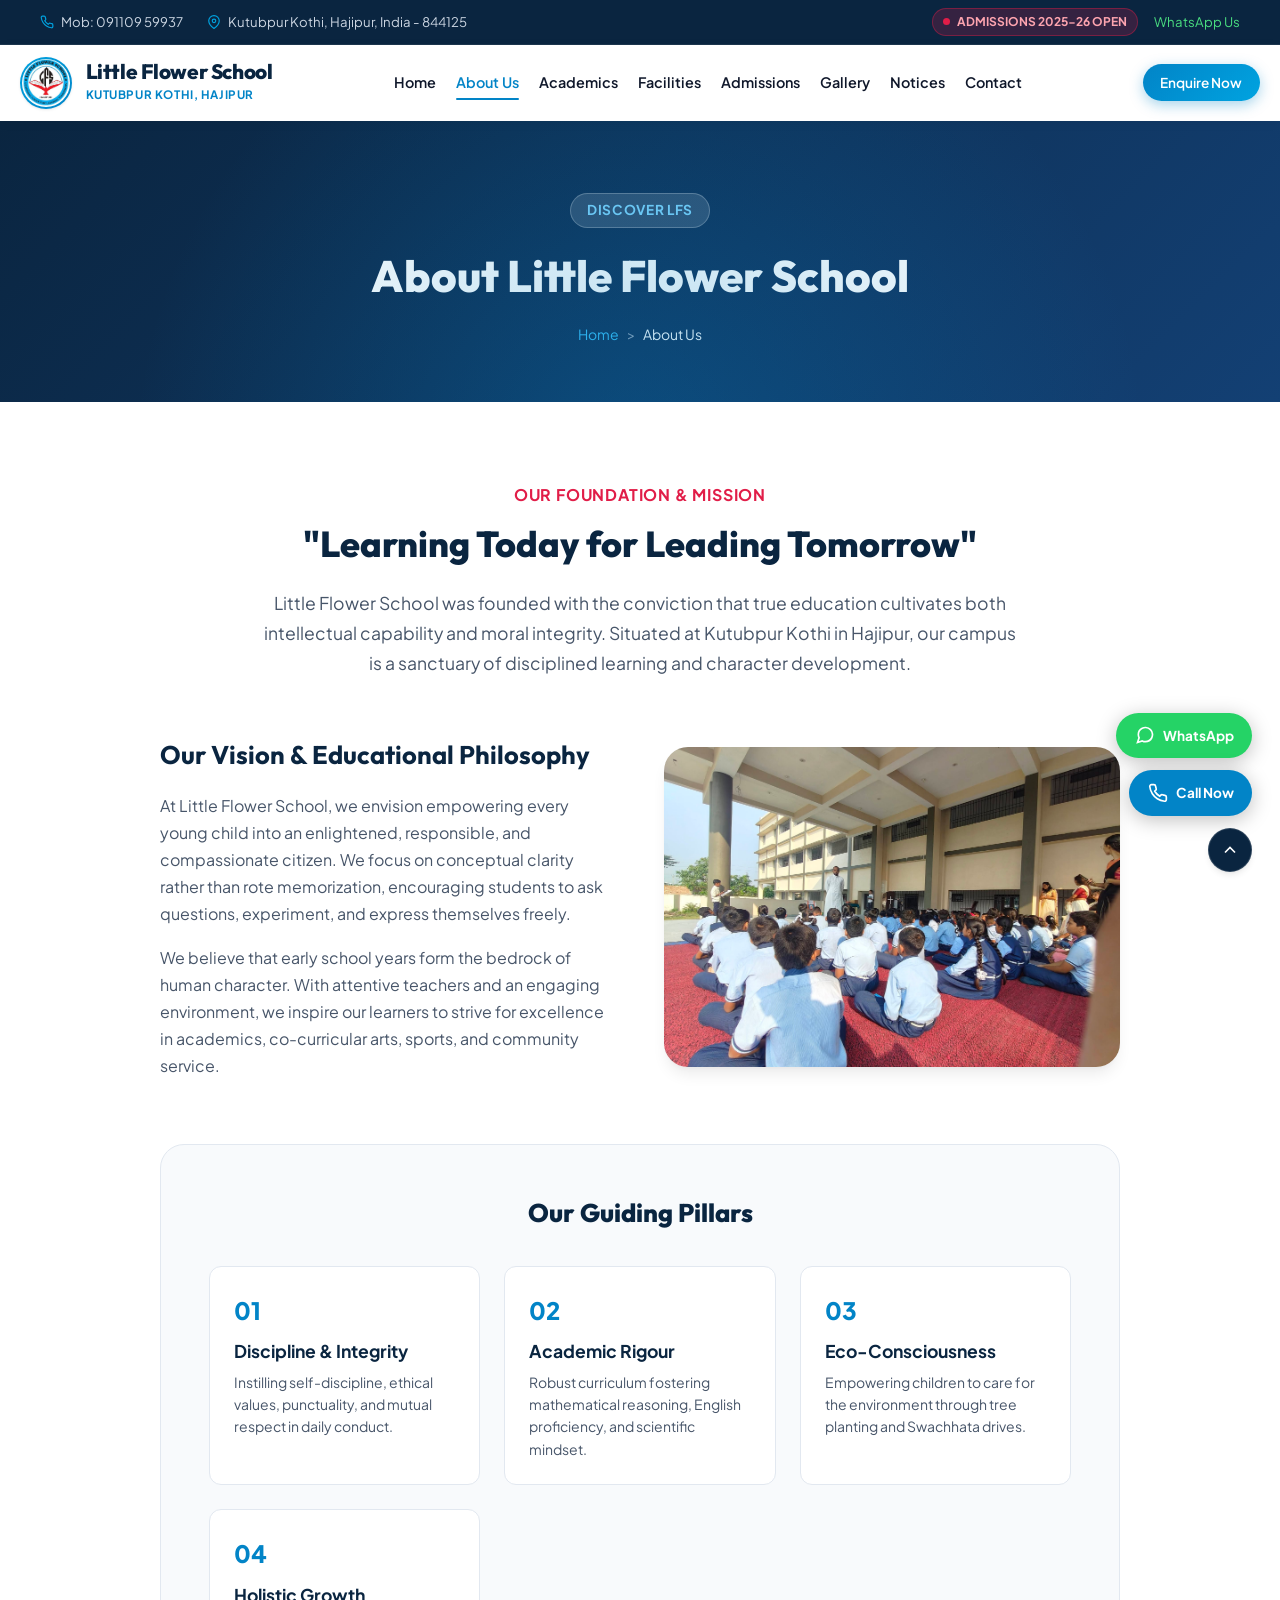
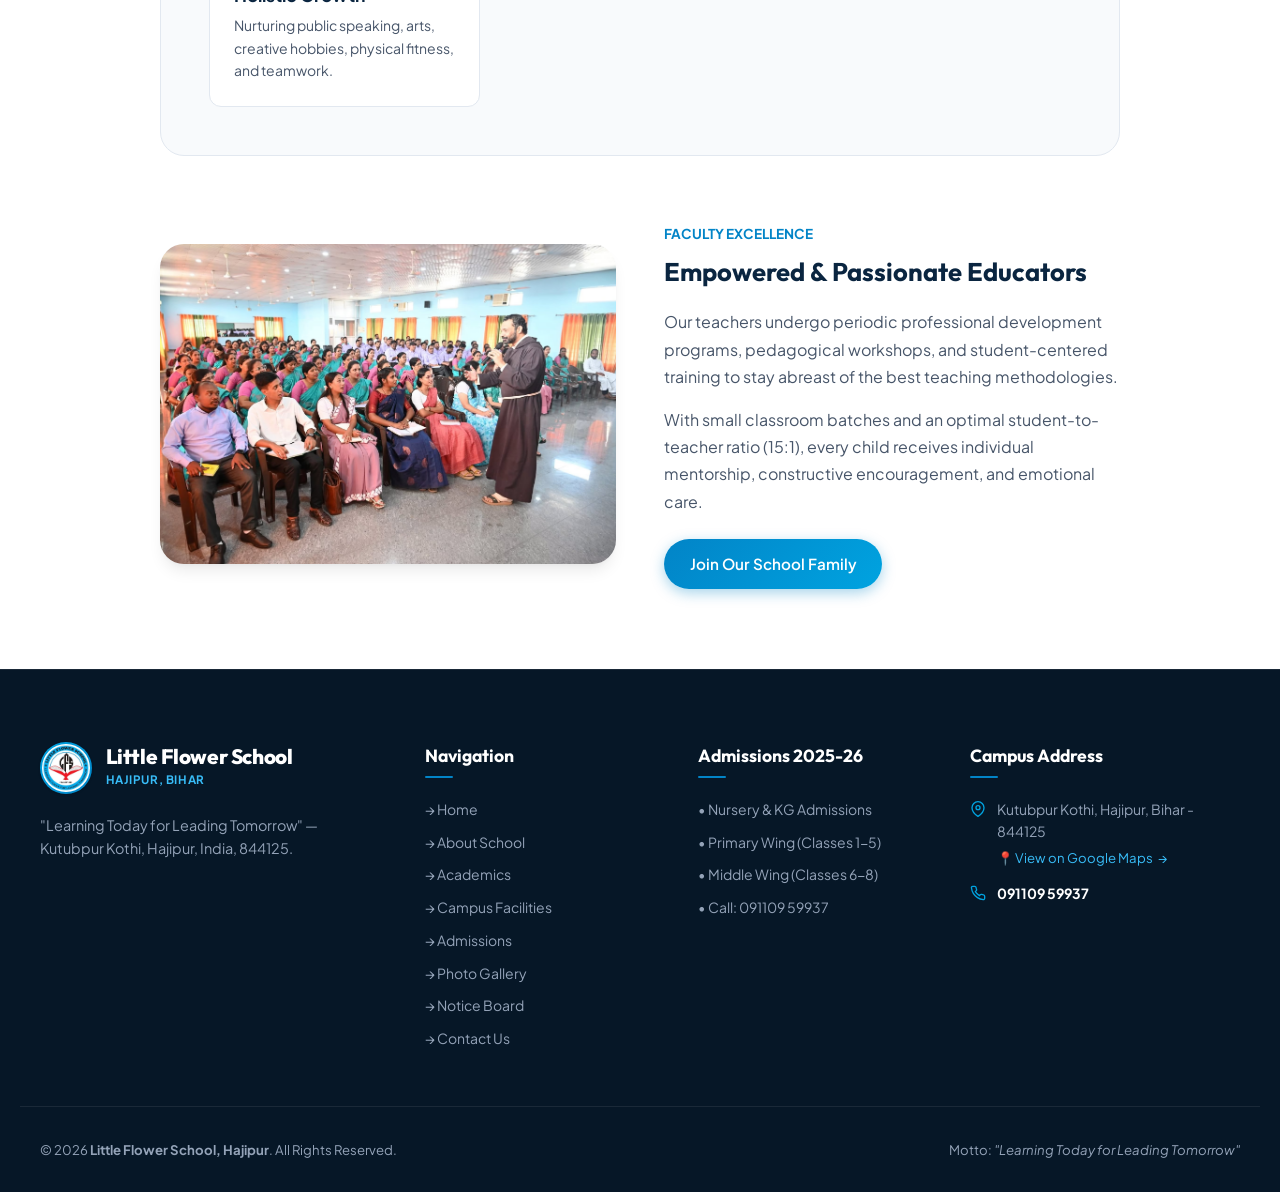
==== commit 826343e5: "Update about.html" ====
--- a/about.html
+++ b/about.html
@@ -18,10 +18,10 @@
           <svg viewBox="0 0 24 24" fill="none" stroke="currentColor" stroke-width="2" width="14" height="14"><path d="M22 16.92v3a2 2 0 0 1-2.18 2 19.79 19.79 0 0 1-8.63-3.07 19.5 19.5 0 0 1-6-6 19.79 19.79 0 0 1-3.07-8.67A2 2 0 0 1 4.11 2h3a2 2 0 0 1 2 1.72 12.84 12.84 0 0 0 .7 2.81 2 2 0 0 1-.45 2.11L8.09 9.91a16 16 0 0 0 6 6l1.27-1.27a2 2 0 0 1 2.11-.45 12.84 12.84 0 0 0 2.81.7A2 2 0 0 1 22 16.92z"></path></svg>
           <span>Mob: <a href="tel:09110959937">091109 59937</a></span>
         </div>
-        <div class="top-contact-item">
+        <a href="https://maps.app.goo.gl/UAMLcNpK4eCTVXQU8" target="_blank" rel="noopener" class="top-contact-item">
           <svg viewBox="0 0 24 24" fill="none" stroke="currentColor" stroke-width="2" width="14" height="14"><path d="M21 10c0 7-9 13-9 13s-9-6-9-13a9 9 0 0 1 18 0z"></path><circle cx="12" cy="10" r="3"></circle></svg>
           <span>Kutubpur Kothi, Hajipur, India - 844125</span>
-        </div>
+        </a>
       </div>
       <div class="top-quick-actions">
         <div class="top-admission-pill">
@@ -52,10 +52,10 @@
         <a href="index.html" class="nav-link">Home</a>
         <a href="about.html" class="nav-link active">About Us</a>
         <a href="academics.html" class="nav-link">Academics</a>
-        <a href="index.html#facilities" class="nav-link">Facilities</a>
+        <a href="facilities.html" class="nav-link">Facilities</a>
         <a href="admissions.html" class="nav-link">Admissions</a>
         <a href="gallery.html" class="nav-link">Gallery</a>
-        <a href="index.html#notices" class="nav-link">Notices</a>
+        <a href="notices.html" class="nav-link">Notices</a>
         <a href="contact.html" class="nav-link">Contact</a>
       </nav>
 
@@ -75,10 +75,10 @@
       <a href="index.html" class="nav-link">Home</a>
       <a href="about.html" class="nav-link active">About Us</a>
       <a href="academics.html" class="nav-link">Academics</a>
-      <a href="index.html#facilities" class="nav-link">Facilities</a>
+      <a href="facilities.html" class="nav-link">Facilities</a>
       <a href="admissions.html" class="nav-link">Admissions</a>
       <a href="gallery.html" class="nav-link">Gallery</a>
-      <a href="index.html#notices" class="nav-link">Notices</a>
+      <a href="notices.html" class="nav-link">Notices</a>
       <a href="contact.html" class="nav-link">Contact</a>
     </div>
   </aside>
@@ -199,8 +199,10 @@
           <a href="index.html" class="footer-link">&rarr; Home</a>
           <a href="about.html" class="footer-link">&rarr; About School</a>
           <a href="academics.html" class="footer-link">&rarr; Academics</a>
+          <a href="facilities.html" class="footer-link">&rarr; Campus Facilities</a>
           <a href="admissions.html" class="footer-link">&rarr; Admissions</a>
           <a href="gallery.html" class="footer-link">&rarr; Photo Gallery</a>
+          <a href="notices.html" class="footer-link">&rarr; Notice Board</a>
           <a href="contact.html" class="footer-link">&rarr; Contact Us</a>
         </div>
       </div>
@@ -220,7 +222,12 @@
         <div class="footer-contact-list">
           <div class="footer-contact-row">
             <svg viewBox="0 0 24 24" fill="none" stroke="currentColor" stroke-width="2" width="16" height="16"><path d="M21 10c0 7-9 13-9 13s-9-6-9-13a9 9 0 0 1 18 0z"></path><circle cx="12" cy="10" r="3"></circle></svg>
-            <span>Kutubpur Kothi, Hajipur, Bihar - 844125</span>
+            <div>
+              <span>Kutubpur Kothi, Hajipur, Bihar - 844125</span><br>
+              <a href="https://maps.app.goo.gl/UAMLcNpK4eCTVXQU8" target="_blank" rel="noopener" style="color: #38bdf8; font-size: 0.825rem; display: inline-flex; align-items: center; gap: 0.35rem; margin-top: 0.25rem;">
+                <span>📍 View on Google Maps</span> &rarr;
+              </a>
+            </div>
           </div>
           <div class="footer-contact-row">
             <svg viewBox="0 0 24 24" fill="none" stroke="currentColor" stroke-width="2" width="16" height="16"><path d="M22 16.92v3a2 2 0 0 1-2.18 2 19.79 19.79 0 0 1-8.63-3.07 19.5 19.5 0 0 1-6-6 19.79 19.79 0 0 1-3.07-8.67A2 2 0 0 1 4.11 2h3a2 2 0 0 1 2 1.72 12.84 12.84 0 0 0 .7 2.81 2 2 0 0 1-.45 2.11L8.09 9.91a16 16 0 0 0 6 6l1.27-1.27a2 2 0 0 1 2.11-.45 12.84 12.84 0 0 0 2.81.7A2 2 0 0 1 22 16.92z"></path></svg>
--- a/css/style.css
+++ b/css/style.css
@@ -67,6 +67,8 @@
   font-size: 16px;
   -webkit-font-smoothing: antialiased;
   -moz-osx-font-smoothing: grayscale;
+  overflow-x: hidden;
+  width: 100%;
 }
 
 body {
@@ -75,6 +77,8 @@
   color: var(--color-text-main);
   line-height: 1.6;
   overflow-x: hidden;
+  width: 100%;
+  position: relative;
 }
 
 img {
@@ -1943,30 +1947,196 @@
   }
 }
 
+/* ==========================================================================
+   MOBILE BOTTOM BAR (Docked for Phone Screens)
+   ========================================================================== */
+.mobile-bottom-bar {
+  display: none;
+}
+
 @media (max-width: 768px) {
+  body {
+    padding-bottom: 72px;
+  }
+
+  /* Hide floating button cluster that blocks form inputs on mobile */
+  .floating-actions-wrap {
+    display: none !important;
+  }
+
+  /* Sleek Docked Bottom Action Bar */
+  .mobile-bottom-bar {
+    display: flex;
+    position: fixed;
+    bottom: 0;
+    left: 0;
+    right: 0;
+    z-index: 1000;
+    background: rgba(255, 255, 255, 0.98);
+    backdrop-filter: blur(12px);
+    -webkit-backdrop-filter: blur(12px);
+    border-top: 1px solid #e2e8f0;
+    padding: 0.6rem 1rem;
+    gap: 0.75rem;
+    box-shadow: 0 -4px 20px rgba(0, 0, 0, 0.1);
+  }
+
+  .mobile-bottom-btn {
+    flex: 1;
+    display: inline-flex;
+    align-items: center;
+    justify-content: center;
+    gap: 0.5rem;
+    padding: 0.75rem 0.5rem;
+    border-radius: var(--radius-full);
+    font-size: 0.9rem;
+    font-weight: 700;
+    text-decoration: none;
+    transition: transform var(--transition-fast);
+  }
+
+  .mobile-bottom-call {
+    background: var(--color-brand-blue);
+    color: #ffffff;
+  }
+
+  .mobile-bottom-whatsapp {
+    background: #25d366;
+    color: #ffffff;
+  }
+
+  /* Top Bar Optimization: Compact & Single Line */
+  .top-bar {
+    padding: 0.4rem 0;
+  }
+
   .top-bar-inner {
-    justify-content: center;
-    text-align: center;
-  }
-
-  .nav-menu, .nav-cta .btn {
-    display: none;
-  }
-
-  .mobile-menu-toggle {
-    display: flex;
+    justify-content: space-between;
+    gap: 0.5rem;
+  }
+
+  .top-contact-group {
+    gap: 0.75rem;
+  }
+
+  .top-contact-item:nth-child(2),
+  .top-contact-item:nth-child(3) {
+    display: none; /* Hide address and office hours from top strip on mobile to save vertical space */
+  }
+
+  .top-admission-pill {
+    font-size: 0.7rem;
+    padding: 0.15rem 0.5rem;
+  }
+
+  /* Header Branding */
+  .school-logo-wrap {
+    width: 44px;
+    height: 44px;
+  }
+
+  .school-name {
+    font-size: 1.15rem;
+  }
+
+  .school-subtext {
+    font-size: 0.675rem;
+  }
+
+  .mobile-nav-drawer {
+    width: 82%;
+    max-width: 300px;
+    padding: 4.5rem 1.25rem 2rem;
+  }
+
+  /* Hero Section Mobile Optimization */
+  .hero-section {
+    padding: 2rem 0 3rem;
   }
 
   .hero-title {
-    font-size: 2.35rem;
-  }
-
-  .section-title {
-    font-size: 1.85rem;
-  }
-
-  .wings-grid, .facilities-grid, .gallery-grid, .notices-grid {
-    grid-template-columns: 1fr;
+    font-size: 2rem;
+    line-height: 1.2;
+    margin-bottom: 1rem;
+  }
+
+  .hero-motto-tag {
+    font-size: 0.85rem;
+  }
+
+  .hero-desc {
+    font-size: 0.975rem;
+    line-height: 1.6;
+    margin-bottom: 1.5rem;
+  }
+
+  .hero-actions {
+    flex-direction: column;
+    width: 100%;
+    gap: 0.75rem;
+    margin-bottom: 1.75rem;
+  }
+
+  .hero-actions .btn {
+    width: 100%;
+    padding: 0.9rem;
+    font-size: 1rem;
+  }
+
+  .hero-badges-strip {
+    gap: 1rem;
+    padding-top: 1.25rem;
+  }
+
+  /* Hero Image on Mobile - Large, Prominent & Uncovered */
+  .hero-media-wrap {
+    margin-top: 1rem;
+    width: 100%;
+  }
+
+  .hero-main-card {
+    border-radius: var(--radius-lg);
+    border-width: 3px;
+    position: relative;
+    overflow: visible;
+  }
+
+  .hero-main-img {
+    height: 320px;
+    width: 100%;
+    border-radius: var(--radius-lg);
+    object-position: center 25%;
+  }
+
+  /* Crucial: Move floating badge below image on mobile so faces are never covered */
+  .hero-floating-badge {
+    position: static;
+    margin-top: 0.85rem;
+    border-radius: var(--radius-md);
+    padding: 0.85rem 1rem;
+    box-shadow: var(--shadow-sm);
+  }
+
+  .hero-stat-badge-top {
+    top: -0.75rem;
+    right: 0.5rem;
+    padding: 0.5rem 0.85rem;
+    font-size: 0.8rem;
+  }
+
+  .stat-icon-circle {
+    width: 32px;
+    height: 32px;
+  }
+
+  .stat-number {
+    font-size: 1.05rem;
+  }
+
+  /* Stats Section */
+  .stats-section {
+    margin-top: 0;
+    margin-bottom: 3rem;
   }
 
   .stats-card-grid {
@@ -1974,8 +2144,139 @@
   }
 
   .stat-box {
+    padding: 1.5rem 1rem;
     border-right: none !important;
     border-bottom: 1px solid var(--color-border-light);
+  }
+
+  /* About Section Mobile Fix (No image overflow!) */
+  .about-section {
+    padding: 3.5rem 0;
+  }
+
+  .about-images-cluster {
+    position: relative;
+    width: 100%;
+    max-width: 100%;
+    display: flex;
+    flex-direction: column;
+    gap: 1.25rem;
+  }
+
+  .about-img-primary {
+    width: 100%;
+    height: 280px;
+    border-radius: var(--radius-lg);
+    object-fit: cover;
+  }
+
+  .about-img-secondary {
+    position: static;
+    width: 100%;
+    height: 230px;
+    border-radius: var(--radius-lg);
+    object-fit: cover;
+  }
+
+  .about-badge-established {
+    position: absolute;
+    top: 1rem;
+    left: 1rem;
+    padding: 0.5rem 0.85rem;
+  }
+
+  .about-pillars-grid {
+    grid-template-columns: 1fr;
+    gap: 0.85rem;
+    margin: 1.5rem 0;
+  }
+
+  /* Academic Wings Mobile */
+  .academics-section {
+    padding: 3.5rem 0;
+  }
+
+  .wings-grid {
+    grid-template-columns: 1fr;
+    gap: 1.5rem;
+  }
+
+  .facilities-grid {
+    grid-template-columns: 1fr;
+    gap: 1.25rem;
+  }
+
+  /* Gallery Section Mobile: Large Full-Width Images */
+  .gallery-section {
+    padding: 3.5rem 0;
+  }
+
+  .gallery-filters {
+    justify-content: flex-start;
+    overflow-x: auto;
+    flex-wrap: nowrap;
+    padding-bottom: 0.75rem;
+    margin-bottom: 1.75rem;
+    -webkit-overflow-scrolling: touch;
+    width: 100%;
+  }
+
+  .gallery-filters::-webkit-scrollbar {
+    display: none;
+  }
+
+  .filter-btn {
+    flex-shrink: 0;
+    padding: 0.45rem 1.1rem;
+    font-size: 0.825rem;
+  }
+
+  .gallery-grid {
+    grid-template-columns: 1fr; /* Full-width large photos for mobile! */
+    gap: 1.5rem;
+  }
+
+  .gallery-item {
+    aspect-ratio: 16 / 11;
+    width: 100%;
+    border-radius: var(--radius-lg);
+  }
+
+  .gallery-overlay {
+    padding: 1rem;
+  }
+
+  .gallery-caption-title {
+    font-size: 0.95rem;
+  }
+
+  /* Admissions Form Mobile: Spacious & Accessible */
+  .admissions-section {
+    padding: 3.5rem 0;
+  }
+
+  .admissions-form-card {
+    padding: 1.75rem 1.25rem;
+    border-radius: var(--radius-lg);
+  }
+
+  .form-control {
+    font-size: 16px; /* Prevents auto-zoom on iOS */
+    padding: 0.8rem 0.9rem;
+  }
+
+  .notices-section, .contact-section {
+    padding: 3.5rem 0;
+  }
+
+  .notices-grid {
+    grid-template-columns: 1fr;
+    gap: 1.25rem;
+  }
+
+  .contact-grid {
+    grid-template-columns: 1fr;
+    gap: 2rem;
   }
 
   .footer-grid {
@@ -1986,8 +2287,7 @@
   .footer-bottom {
     flex-direction: column;
     text-align: center;
-  }
-
-  .lightbox-prev { left: 0.5rem; }
-  .lightbox-next { right: 0.5rem; }
-}
+    gap: 0.5rem;
+  }
+}
+
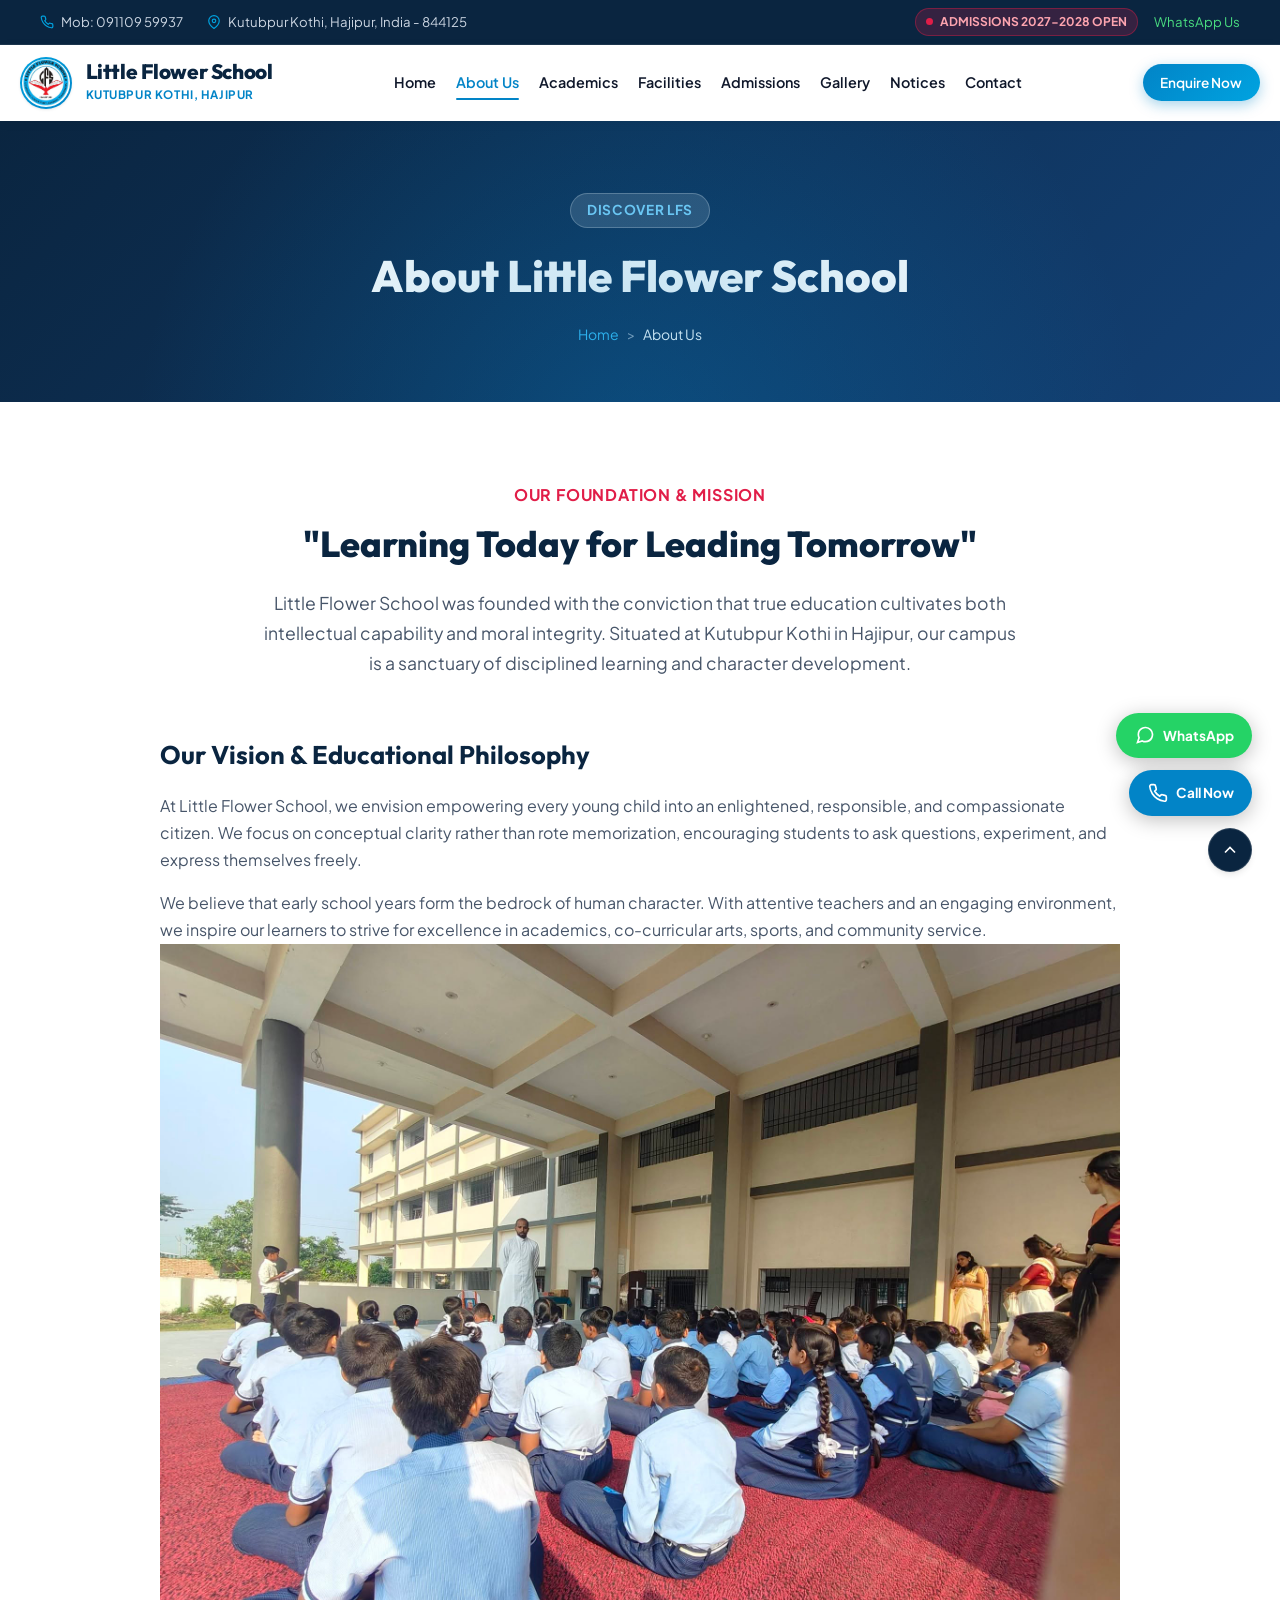
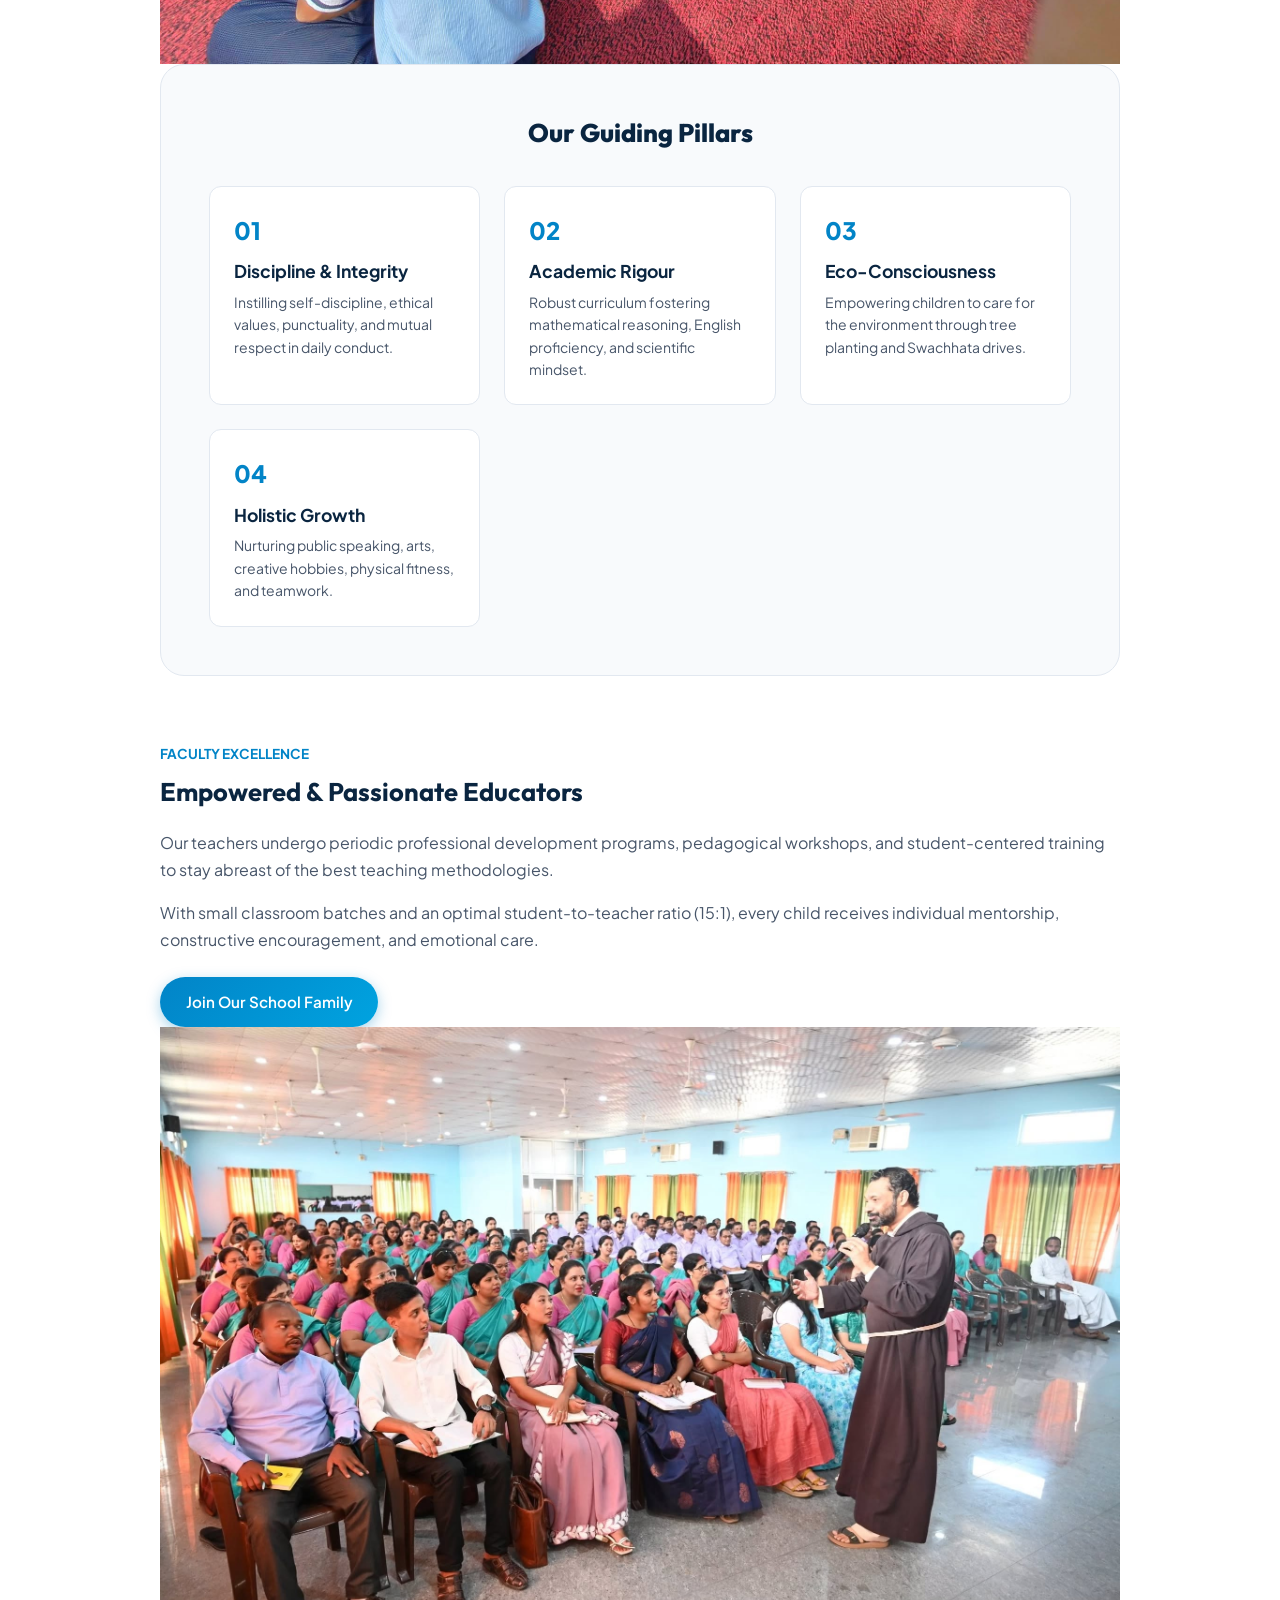
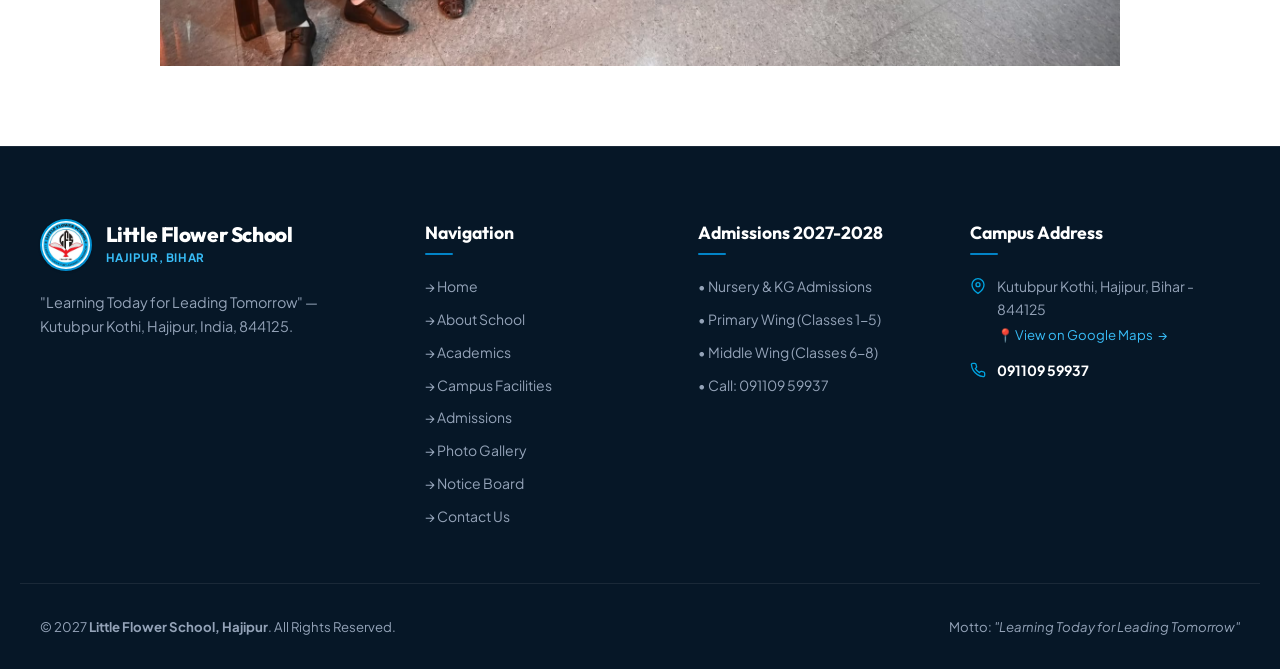
==== commit 2f2a1d23: "Update admissions years and restructure layout" ====
--- a/about.html
+++ b/about.html
@@ -26,7 +26,7 @@
       <div class="top-quick-actions">
         <div class="top-admission-pill">
           <span class="pulse-dot"></span>
-          <span>Admissions 2025-26 Open</span>
+          <span>Admissions 2027-2028 Open</span>
         </div>
         <a href="https://wa.me/919110959937" target="_blank" rel="noopener" class="top-contact-item" style="color: #4ade80;">
           <span>WhatsApp Us</span>
@@ -107,7 +107,7 @@
         </p>
       </div>
 
-      <div style="display: grid; grid-template-columns: 1fr 1fr; gap: 3rem; align-items: center; margin-bottom: 4rem;">
+      <div class="feature-split-row">
         <div>
           <h3 style="font-family: var(--font-heading); font-size: 1.6rem; font-weight: 700; color: var(--color-primary); margin-bottom: 1rem;">
             Our Vision & Educational Philosophy
@@ -120,7 +120,7 @@
           </p>
         </div>
         <div>
-          <img src="assets/images/morning-assembly.jpg" alt="Morning prayer and assembly" style="border-radius: var(--radius-xl); box-shadow: var(--shadow-lg); width: 100%; height: 320px; object-fit: cover;">
+          <img src="assets/images/morning-assembly.jpg" alt="Morning prayer and assembly" class="feature-split-img">
         </div>
       </div>
 
@@ -154,10 +154,7 @@
       </div>
 
       <!-- Faculty & Leadership Note -->
-      <div style="display: grid; grid-template-columns: 1fr 1fr; gap: 3rem; align-items: center;">
-        <div>
-          <img src="assets/images/faculty-seminar.jpg" alt="Faculty training seminar" style="border-radius: var(--radius-xl); box-shadow: var(--shadow-lg); width: 100%; height: 320px; object-fit: cover;">
-        </div>
+      <div class="feature-split-row reverse-desktop">
         <div>
           <span style="color: var(--color-brand-blue); font-weight: 700; font-size: 0.85rem; text-transform: uppercase;">Faculty Excellence</span>
           <h3 style="font-family: var(--font-heading); font-size: 1.6rem; font-weight: 700; color: var(--color-primary); margin: 0.4rem 0 1rem;">
@@ -170,6 +167,9 @@
             With small classroom batches and an optimal student-to-teacher ratio (15:1), every child receives individual mentorship, constructive encouragement, and emotional care.
           </p>
           <a href="admissions.html" class="btn btn-primary">Join Our School Family</a>
+        </div>
+        <div>
+          <img src="assets/images/faculty-seminar.jpg" alt="Faculty training seminar" class="feature-split-img">
         </div>
       </div>
     </div>
@@ -208,7 +208,7 @@
       </div>
 
       <div>
-        <h4 class="footer-col-title">Admissions 2025-26</h4>
+        <h4 class="footer-col-title">Admissions 2027-2028</h4>
         <div class="footer-links-list">
           <span class="footer-link">&bull; Nursery & KG Admissions</span>
           <span class="footer-link">&bull; Primary Wing (Classes 1-5)</span>
@@ -238,7 +238,7 @@
     </div>
 
     <div class="container footer-bottom">
-      <div>&copy; 2026 <strong>Little Flower School, Hajipur</strong>. All Rights Reserved.</div>
+      <div>&copy; 2027 <strong>Little Flower School, Hajipur</strong>. All Rights Reserved.</div>
       <div>Motto: <em>"Learning Today for Leading Tomorrow"</em></div>
     </div>
   </footer>
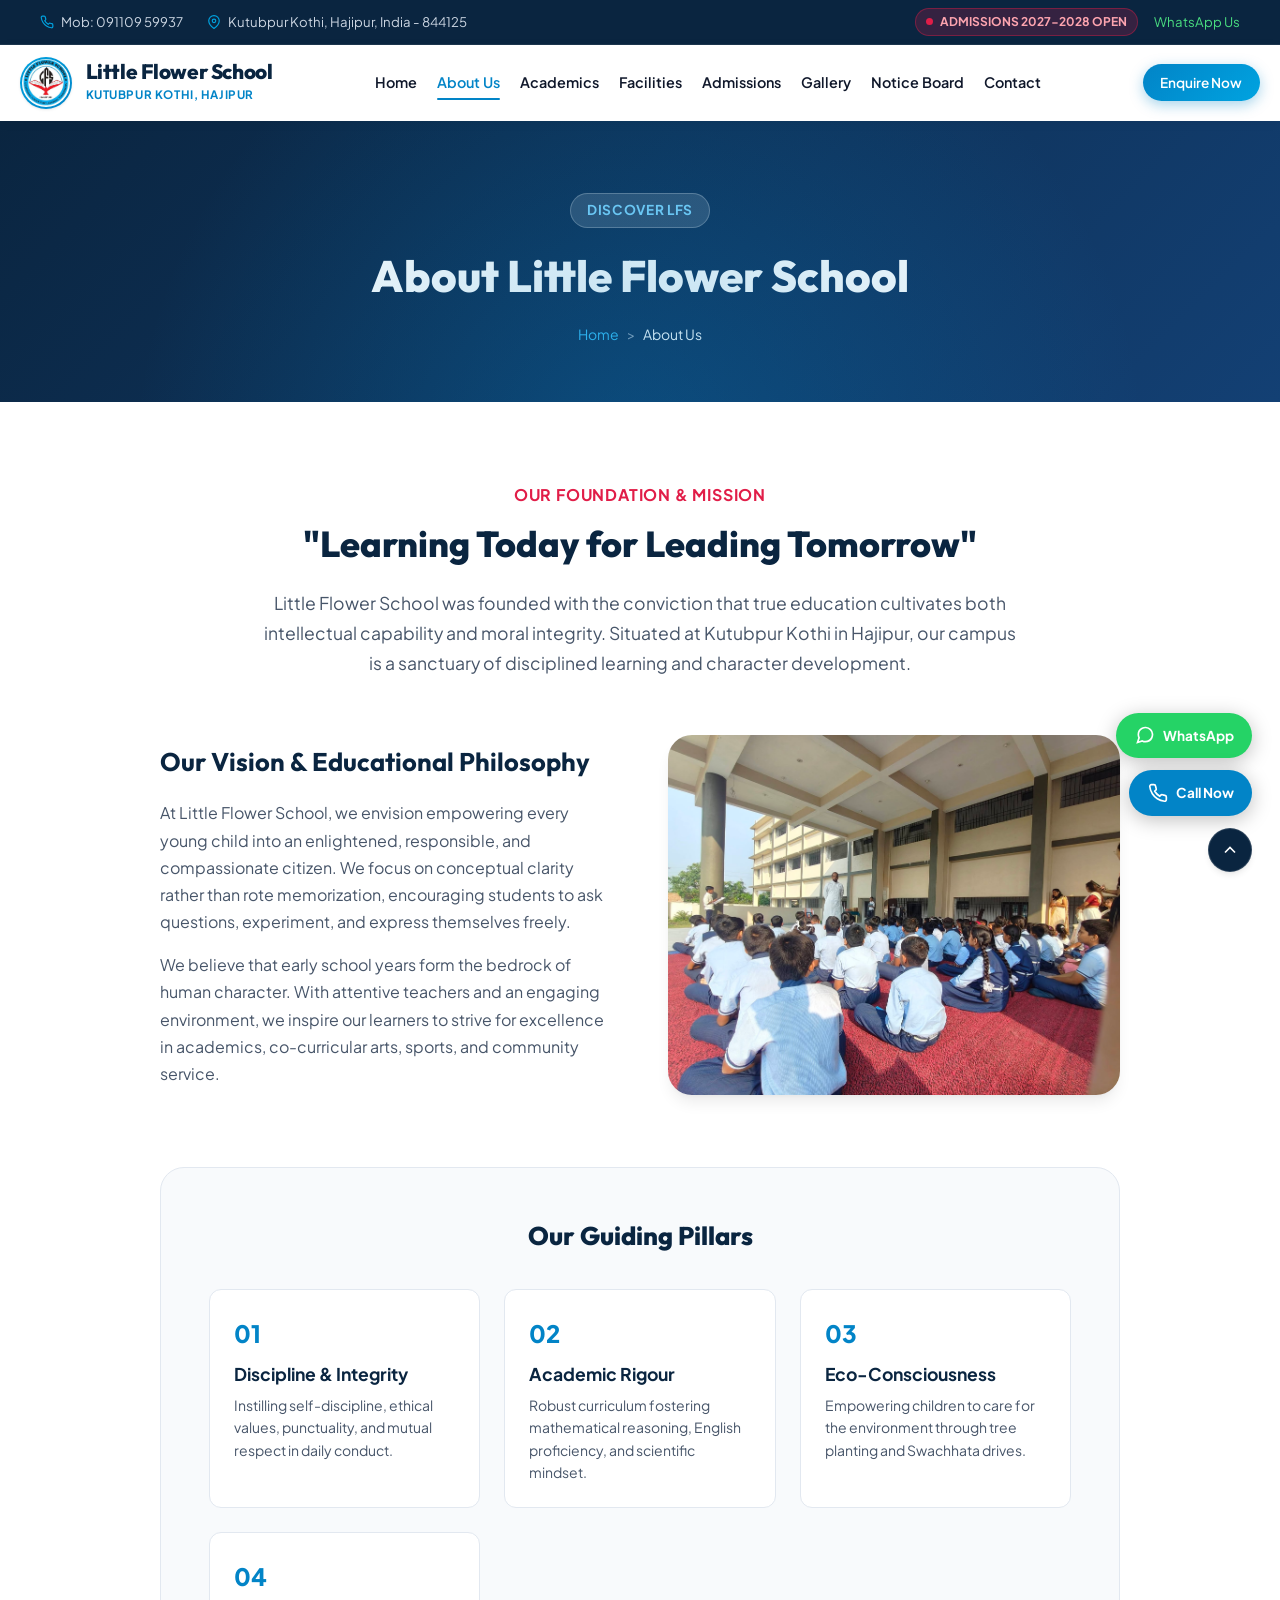
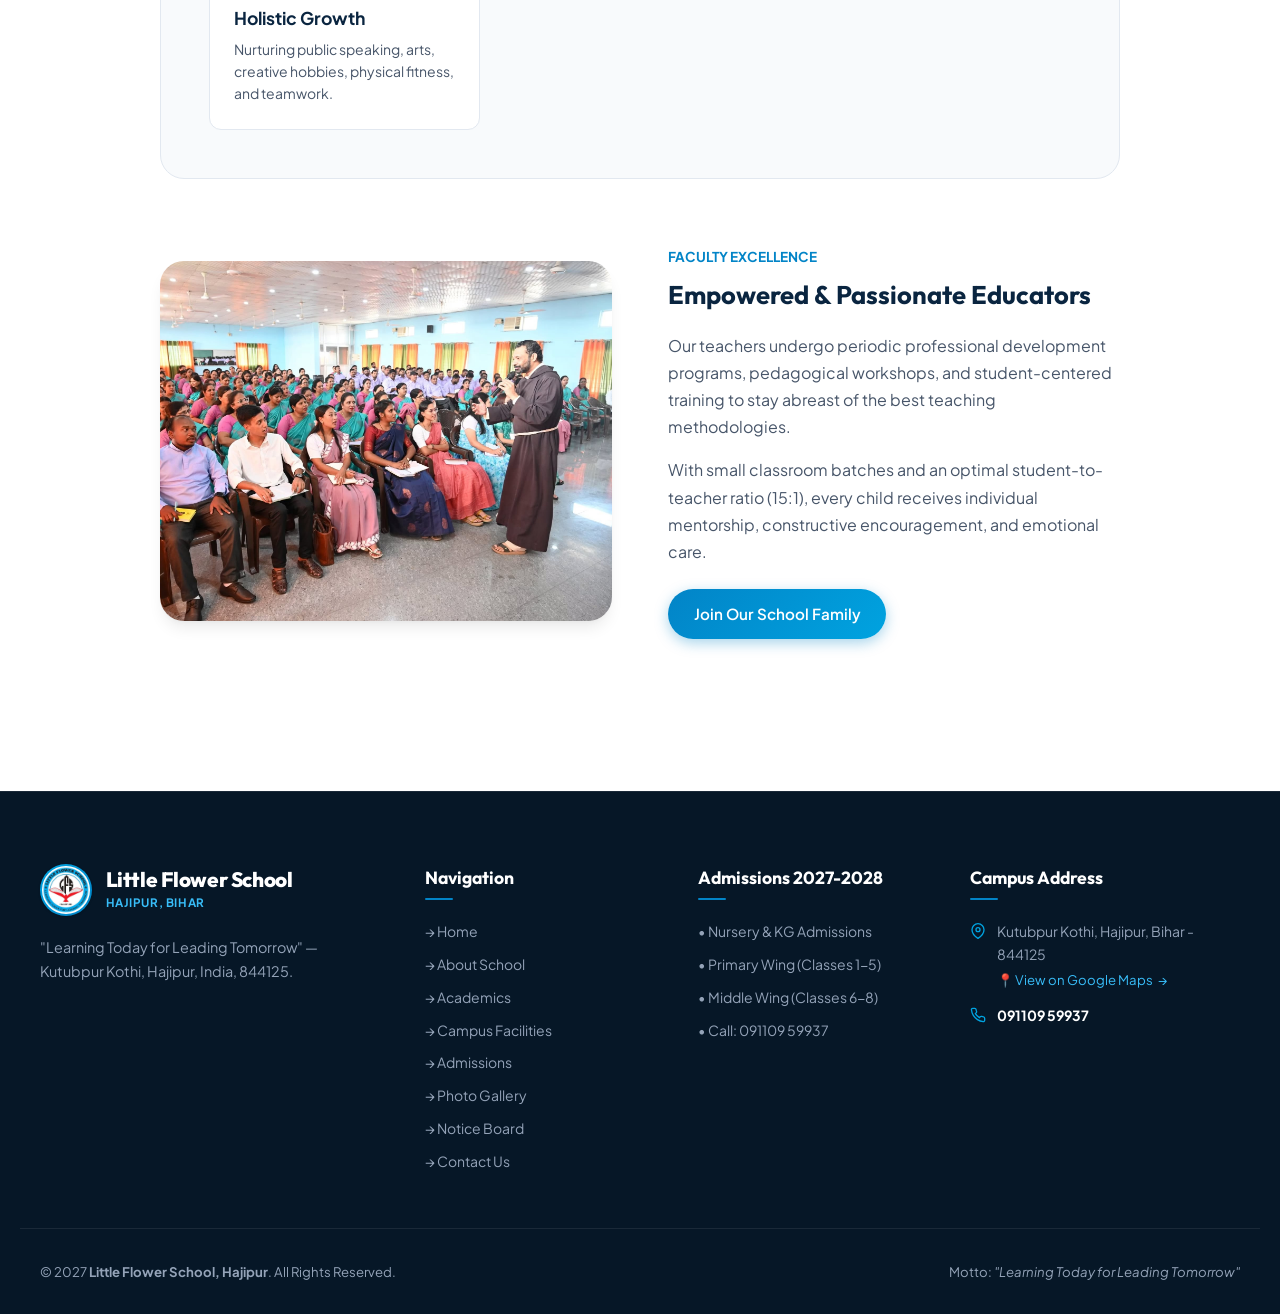
==== commit ea08b09e: "Update about.html" ====
--- a/about.html
+++ b/about.html
@@ -55,7 +55,7 @@
         <a href="facilities.html" class="nav-link">Facilities</a>
         <a href="admissions.html" class="nav-link">Admissions</a>
         <a href="gallery.html" class="nav-link">Gallery</a>
-        <a href="notices.html" class="nav-link">Notices</a>
+        <a href="notices.html" class="nav-link">Notice Board</a>
         <a href="contact.html" class="nav-link">Contact</a>
       </nav>
 
@@ -78,7 +78,7 @@
       <a href="facilities.html" class="nav-link">Facilities</a>
       <a href="admissions.html" class="nav-link">Admissions</a>
       <a href="gallery.html" class="nav-link">Gallery</a>
-      <a href="notices.html" class="nav-link">Notices</a>
+      <a href="notices.html" class="nav-link">Notice Board</a>
       <a href="contact.html" class="nav-link">Contact</a>
     </div>
   </aside>
--- a/css/style.css
+++ b/css/style.css
@@ -1349,7 +1349,7 @@
 .lightbox-next { right: -3.5rem; }
 
 /* ==========================================================================
-   ADMISSIONS 2025-26 & ENQUIRY FORM
+   ADMISSIONS 2027-2028 & ENQUIRY FORM
    ========================================================================== */
 .admissions-section {
   padding: 5.5rem 0;
@@ -1889,6 +1889,41 @@
 }
 
 /* ==========================================================================
+   SPLIT CONTENT ROWS & TWO-COLUMN FORMS (Reusable Component Architecture)
+   ========================================================================== */
+.feature-split-row {
+  display: grid;
+  grid-template-columns: 1fr 1fr;
+  gap: 3.5rem;
+  align-items: center;
+  margin-bottom: 4.5rem;
+}
+
+.feature-split-row.reverse-desktop > *:first-child {
+  order: 2;
+}
+
+.feature-split-row.reverse-desktop > *:last-child {
+  order: 1;
+}
+
+.feature-split-img {
+  border-radius: var(--radius-xl);
+  box-shadow: var(--shadow-lg);
+  width: 100%;
+  height: 360px;
+  object-fit: cover;
+  display: block;
+}
+
+.form-row-2col {
+  display: grid;
+  grid-template-columns: 1fr 1fr;
+  gap: 1rem;
+  margin-bottom: 1rem;
+}
+
+/* ==========================================================================
    RESPONSIVE DESIGN (Media Queries)
    ========================================================================== */
 @media (max-width: 1100px) {
@@ -1950,13 +1985,28 @@
 /* ==========================================================================
    MOBILE BOTTOM BAR (Docked for Phone Screens)
    ========================================================================== */
-.mobile-bottom-bar {
-  display: none;
+.mobile-bottom-bar,
+.mobile-bottom-dock {
+  display: none !important;
 }
 
 @media (max-width: 768px) {
   body {
-    padding-bottom: 72px;
+    padding-bottom: 85px !important;
+  }
+
+  /* Universal button wrapping on mobile: long CTA texts wrap smoothly and never overflow */
+  .btn {
+    white-space: normal !important;
+    text-align: center !important;
+    max-width: 100% !important;
+    word-break: normal;
+  }
+
+  .btn-lg {
+    padding: 0.85rem 1.25rem !important;
+    font-size: 0.95rem !important;
+    line-height: 1.35 !important;
   }
 
   /* Hide floating button cluster that blocks form inputs on mobile */
@@ -2289,5 +2339,78 @@
     text-align: center;
     gap: 0.5rem;
   }
-}
-
+
+  /* Responsive Split Rows (About & Academics) */
+  .feature-split-row {
+    grid-template-columns: 1fr !important;
+    gap: 1.75rem !important;
+    margin-bottom: 3rem !important;
+  }
+
+  .feature-split-row.reverse-desktop > *:first-child {
+    order: 0 !important;
+  }
+
+  .feature-split-row.reverse-desktop > *:last-child {
+    order: 0 !important;
+  }
+
+  .feature-split-img,
+  .feature-split-row img {
+    width: 100% !important;
+    height: 240px !important;
+    max-height: 270px !important;
+    object-fit: cover !important;
+    border-radius: var(--radius-lg) !important;
+  }
+
+  /* Two-column form fields stack on mobile */
+  .form-row-2col {
+    grid-template-columns: 1fr !important;
+    gap: 0.85rem !important;
+  }
+
+  /* Universal Safeguard: Any inline 1fr 1fr grid automatically collapses to single column on mobile */
+  div[style*="grid-template-columns: 1fr 1fr"] {
+    grid-template-columns: 1fr !important;
+    gap: 1.5rem !important;
+  }
+
+  div[style*="grid-template-columns: 1fr 1fr"] img {
+    width: 100% !important;
+    height: 240px !important;
+    max-height: 270px !important;
+    object-fit: cover !important;
+  }
+}
+
+@media (max-width: 480px) {
+  .hero-title {
+    font-size: 1.8rem !important;
+    line-height: 1.2 !important;
+  }
+
+  .page-hero-title {
+    font-size: 1.85rem !important;
+  }
+
+  .section-title {
+    font-size: 1.65rem !important;
+  }
+
+  .feature-split-img,
+  .feature-split-row img {
+    height: 220px !important;
+  }
+
+  .btn {
+    padding: 0.75rem 1rem !important;
+    font-size: 0.875rem !important;
+  }
+
+  .btn-lg {
+    padding: 0.8rem 1.15rem !important;
+    font-size: 0.9rem !important;
+  }
+}
+
